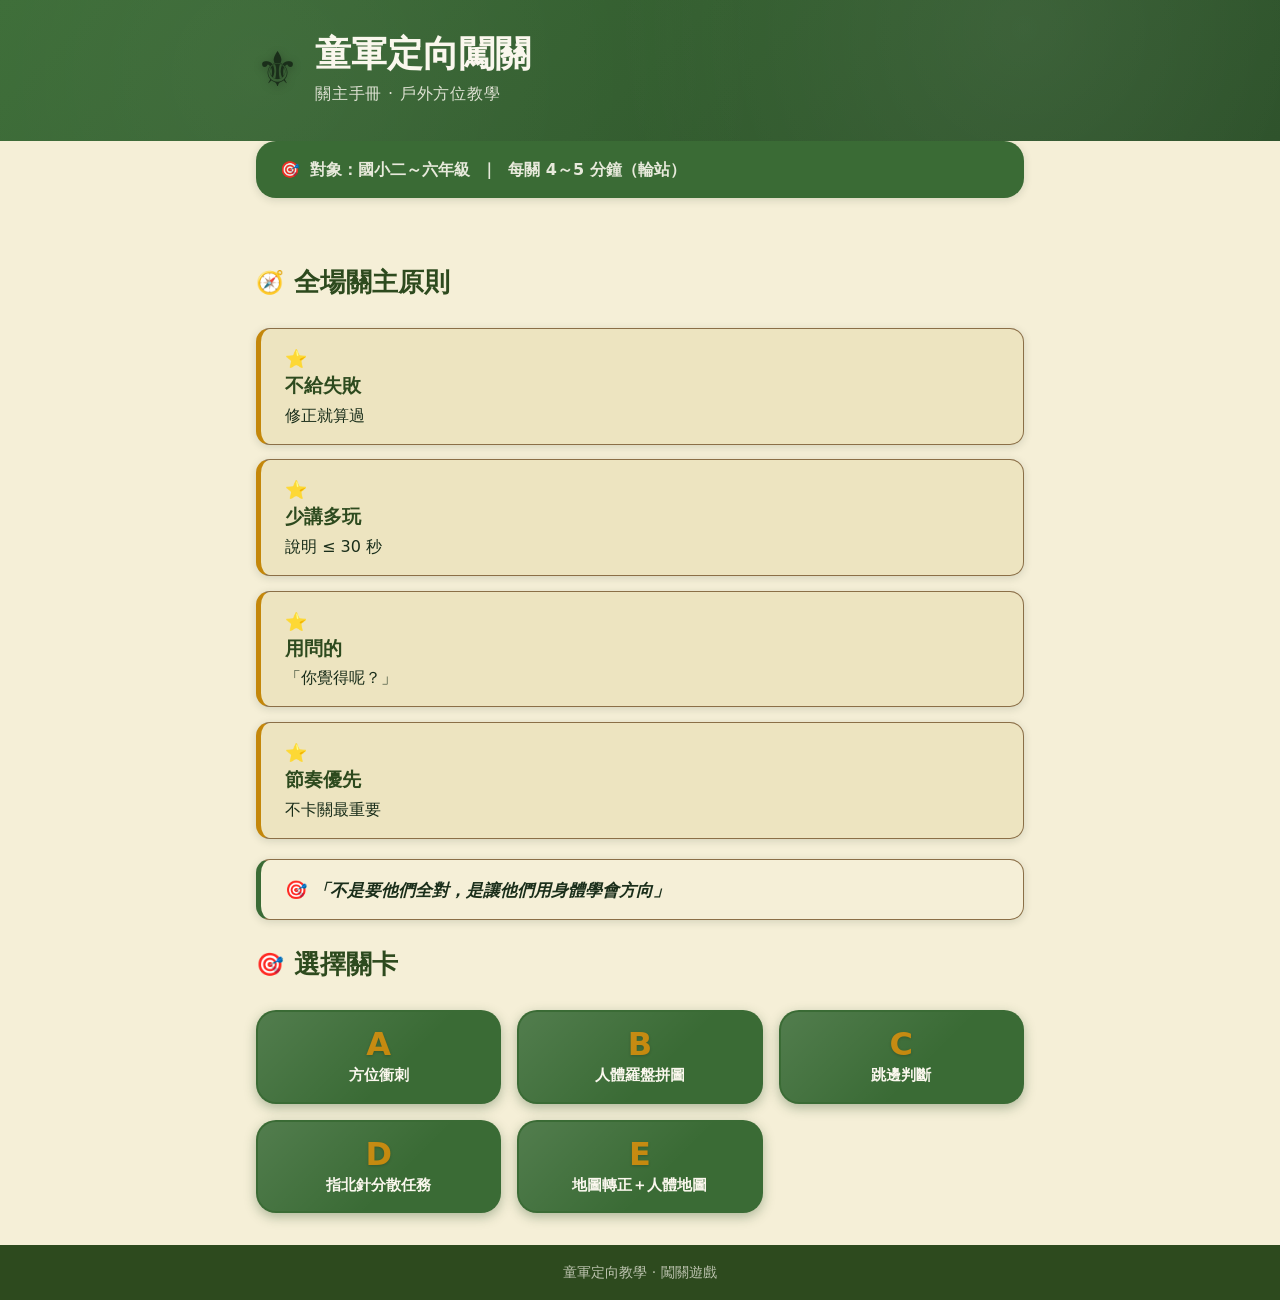
==== index.html @ 74ac6048 "feat: add scout orienteering station game site - Homepage with global station master principles and " ====
<!DOCTYPE html>
<html lang="zh-Hant">
<head>
  <meta charset="UTF-8">
  <meta name="viewport" content="width=device-width, initial-scale=1.0, viewport-fit=cover">
  <meta name="theme-color" content="#3A6B35">
  <meta name="mobile-web-app-capable" content="yes">
  <meta name="apple-mobile-web-app-capable" content="yes">
  <meta name="apple-mobile-web-app-status-bar-style" content="black-translucent">
  <meta name="apple-mobile-web-app-title" content="童軍闖關">
  <title>童軍定向闖關 · 關主手冊</title>
  <link rel="stylesheet" href="css/style.css">
</head>
<body>

  <header class="site-header">
    <div class="container">
      <div class="header-top">
        <span class="header-emblem">⚜️</span>
        <div>
          <h1>童軍定向闖關</h1>
          <p class="site-subtitle">關主手冊 · 戶外方位教學</p>
        </div>
      </div>
    </div>
  </header>

  <main>
    <div class="container">

      <div class="overview-banner">
        <span>🎯</span>
        <span>對象：國小二～六年級 &nbsp;｜&nbsp; 每關 4～5 分鐘（輪站）</span>
      </div>

      <!-- 全場關主原則 -->
      <section class="principles-section">
        <h2>全場關主原則</h2>
        <ul class="principles-list">
          <li class="principle-item">
            <span class="principle-star">⭐</span>
            <strong>不給失敗</strong>
            <span class="principle-note">修正就算過</span>
          </li>
          <li class="principle-item">
            <span class="principle-star">⭐</span>
            <strong>少講多玩</strong>
            <span class="principle-note">說明 ≤ 30 秒</span>
          </li>
          <li class="principle-item">
            <span class="principle-star">⭐</span>
            <strong>用問的</strong>
            <span class="principle-note">「你覺得呢？」</span>
          </li>
          <li class="principle-item">
            <span class="principle-star">⭐</span>
            <strong>節奏優先</strong>
            <span class="principle-note">不卡關最重要</span>
          </li>
        </ul>

        <div class="principle-item" style="margin-top:1rem; border-left-color: var(--color-primary); background: var(--color-bg);">
          <span>🎯</span>
          <span class="principle-note" style="font-weight:700; font-style:italic; font-size:1.05rem;">「不是要他們全對，是讓他們用身體學會方向」</span>
        </div>
      </section>

      <!-- 選擇關卡 -->
      <section class="stations-section">
        <h2>選擇關卡</h2>
        <nav class="station-grid" aria-label="關卡導覽">
          <a href="station-a.html" class="station-btn" aria-label="A關：方位衝刺">
            <span class="station-letter">A</span>
            <span class="station-name">方位衝刺</span>
          </a>
          <a href="station-b.html" class="station-btn" aria-label="B關：人體羅盤拼圖">
            <span class="station-letter">B</span>
            <span class="station-name">人體羅盤拼圖</span>
          </a>
          <a href="station-c.html" class="station-btn" aria-label="C關：跳邊判斷">
            <span class="station-letter">C</span>
            <span class="station-name">跳邊判斷</span>
          </a>
          <a href="station-d.html" class="station-btn" aria-label="D關：指北針分散任務">
            <span class="station-letter">D</span>
            <span class="station-name">指北針分散任務</span>
          </a>
          <a href="station-e.html" class="station-btn" aria-label="E關：地圖轉正＋人體地圖">
            <span class="station-letter">E</span>
            <span class="station-name">地圖轉正＋人體地圖</span>
          </a>
        </nav>
      </section>

    </div>
  </main>

  <footer class="site-footer">
    <p>童軍定向教學 · 闖關遊戲</p>
  </footer>

</body>
</html>
---- css/style.css ----
/* === 1. CSS Custom Properties === */
:root {
  --color-bg:            #F5EFD7;
  --color-surface:       #EDE4C0;
  --color-surface-deep:  #C8B878;
  --color-text:          #1A2E1A;
  --color-heading:       #2D4A1E;
  --color-primary:       #3A6B35;
  --color-primary-dark:  #2A4F27;
  --color-primary-text:  #FAF7ED;
  --color-accent:        #C4870A;
  --color-border:        #8B6F47;
  --color-secondary:     #8B6F47;
  --color-secondary-text:#FAF7ED;
  --color-pass-bg:       #D4E6C3;
  --color-key-bg:        #FFF3CD;
  --color-key-border:    #D4870A;

  --font-base: system-ui, -apple-system, 'Segoe UI', sans-serif;

  --radius-sm:  0.5rem;
  --radius-md:  0.875rem;
  --radius-lg:  1.25rem;

  --space-xs:  0.375rem;
  --space-sm:  0.625rem;
  --space-md:  1rem;
  --space-lg:  1.5rem;
  --space-xl:  2rem;

  --shadow-card: 0 2px 8px rgba(26,46,26,0.15);
  --touch-min:   3rem;
  --touch-nav:   4.5rem;
}

/* === 2. Reset & Base === */
*, *::before, *::after {
  box-sizing: border-box;
  margin: 0;
  padding: 0;
}

html {
  scroll-behavior: smooth;
  -webkit-text-size-adjust: 100%;
}

body {
  font-family: var(--font-base);
  font-size: 1.125rem;
  line-height: 1.6;
  color: var(--color-text);
  background-color: var(--color-bg);
  text-rendering: optimizeLegibility;
  -webkit-font-smoothing: antialiased;
  min-height: 100dvh;
  display: flex;
  flex-direction: column;
}

main {
  flex: 1;
}

ul, ol {
  padding-left: 1.25em;
}

li {
  margin-bottom: 0.25em;
}

a {
  color: var(--color-primary);
  text-decoration: none;
}

/* === 3. Typography === */
h1 {
  font-size: clamp(1.6rem, 5vw, 2.25rem);
  font-weight: 800;
  color: var(--color-primary-text);
  line-height: 1.2;
}

h2 {
  font-size: clamp(1.25rem, 4vw, 1.625rem);
  font-weight: 700;
  color: var(--color-heading);
  margin-bottom: var(--space-md);
}

h3 {
  font-size: 1.125rem;
  font-weight: 700;
  color: var(--color-heading);
  margin-bottom: var(--space-sm);
  padding-bottom: var(--space-xs);
  border-bottom: 2px solid var(--color-surface-deep);
}

/* === 4. Layout === */
.container {
  width: 100%;
  max-width: 800px;
  margin-inline: auto;
  padding-inline: var(--space-md);
}

/* === 5. Site Header (homepage) === */
.site-header {
  background: linear-gradient(135deg, var(--color-primary) 0%, var(--color-primary-dark) 100%);
  padding: var(--space-xl) 0 var(--space-lg);
  position: relative;
  overflow: hidden;
}

.site-header::before {
  content: '';
  position: absolute;
  inset: 0;
  background-image:
    radial-gradient(circle at 20% 50%, rgba(255,255,255,0.05) 0%, transparent 50%),
    radial-gradient(circle at 80% 20%, rgba(255,255,255,0.07) 0%, transparent 40%);
  pointer-events: none;
}

.site-header .container {
  position: relative;
}

.header-top {
  display: flex;
  align-items: center;
  gap: var(--space-md);
  margin-bottom: var(--space-sm);
}

.header-emblem {
  font-size: 3rem;
  line-height: 1;
  filter: drop-shadow(0 2px 4px rgba(0,0,0,0.3));
}

.site-header h1 {
  color: var(--color-primary-text);
}

.site-subtitle {
  color: rgba(250,247,237,0.85);
  font-size: 1rem;
  font-weight: 500;
  letter-spacing: 0.05em;
  margin-top: var(--space-xs);
}

/* === 6. Station Header (station pages) === */
.station-header {
  background: linear-gradient(135deg, var(--color-primary) 0%, var(--color-primary-dark) 100%);
  padding: var(--space-md) 0;
  position: sticky;
  top: 0;
  z-index: 100;
  box-shadow: 0 2px 8px rgba(0,0,0,0.25);
}

.station-header .container {
  display: flex;
  align-items: center;
  gap: var(--space-md);
}

.station-title-group {
  display: flex;
  align-items: center;
  gap: var(--space-sm);
  flex: 1;
  min-width: 0;
}

.station-badge {
  background: var(--color-accent);
  color: #fff;
  border-radius: var(--radius-sm);
  padding: 0.15em 0.55em;
  font-size: 1.25rem;
  font-weight: 900;
  letter-spacing: 0.03em;
  white-space: nowrap;
  flex-shrink: 0;
}

.station-header h1 {
  font-size: clamp(1.2rem, 4vw, 1.625rem);
  white-space: nowrap;
  overflow: hidden;
  text-overflow: ellipsis;
}

/* === 7. Back Button === */
.back-btn {
  display: inline-flex;
  align-items: center;
  justify-content: center;
  min-height: var(--touch-min);
  padding: 0 var(--space-md);
  background: rgba(255,255,255,0.15);
  color: var(--color-primary-text);
  border-radius: var(--radius-md);
  font-size: 1rem;
  font-weight: 700;
  text-decoration: none;
  border: 1.5px solid rgba(255,255,255,0.3);
  transition: background 0.2s ease;
  white-space: nowrap;
  flex-shrink: 0;
}

.back-btn:hover,
.back-btn:focus-visible {
  background: rgba(255,255,255,0.25);
  outline: 2px solid var(--color-primary-text);
  outline-offset: 2px;
}

/* === 8. Principles Section === */
.principles-section {
  padding: var(--space-xl) 0 var(--space-lg);
}

.principles-section h2 {
  display: flex;
  align-items: center;
  gap: var(--space-sm);
  margin-bottom: var(--space-lg);
}

.principles-section h2::before {
  content: '🧭';
  font-size: 1.4rem;
}

.principles-list {
  list-style: none;
  padding: 0;
  display: flex;
  flex-direction: column;
  gap: var(--space-sm);
}

.principle-item {
  background: var(--color-surface);
  border: 1.5px solid var(--color-border);
  border-left: 5px solid var(--color-accent);
  border-radius: var(--radius-md);
  padding: var(--space-md) var(--space-lg);
  font-size: 1.125rem;
  font-weight: 600;
  line-height: 1.5;
  box-shadow: var(--shadow-card);
}

.principle-item strong {
  color: var(--color-heading);
  display: block;
  font-size: 1.2rem;
}

.principle-item .principle-note {
  color: var(--color-text);
  font-weight: 500;
  font-size: 1rem;
  margin-top: 0.1em;
}

.principle-star {
  color: var(--color-accent);
}

/* === 9. Station Navigation Buttons === */
.stations-section {
  padding-bottom: var(--space-xl);
}

.stations-section h2 {
  display: flex;
  align-items: center;
  gap: var(--space-sm);
  margin-bottom: var(--space-lg);
}

.stations-section h2::before {
  content: '🎯';
  font-size: 1.4rem;
}

.station-grid {
  display: grid;
  grid-template-columns: 1fr 1fr;
  gap: var(--space-md);
}

.station-btn {
  display: flex;
  flex-direction: column;
  align-items: center;
  justify-content: center;
  gap: var(--space-xs);
  min-height: var(--touch-nav);
  padding: var(--space-md);
  background: var(--color-primary);
  color: var(--color-primary-text);
  border-radius: var(--radius-lg);
  text-decoration: none;
  font-weight: 700;
  box-shadow: 0 4px 12px rgba(42,79,39,0.35);
  transition: background 0.2s ease, transform 0.1s ease, box-shadow 0.2s ease;
  border: 2px solid transparent;
  position: relative;
  overflow: hidden;
}

.station-btn::before {
  content: '';
  position: absolute;
  inset: 0;
  background: linear-gradient(135deg, rgba(255,255,255,0.12) 0%, transparent 60%);
  pointer-events: none;
}

.station-btn:last-child:nth-child(odd) {
  grid-column: 1 / -1;
  max-width: calc(50% - var(--space-sm) / 2);
  margin-inline: auto;
}

.station-btn:hover,
.station-btn:focus-visible {
  background: var(--color-primary-dark);
  transform: translateY(-2px);
  box-shadow: 0 6px 16px rgba(42,79,39,0.45);
  outline: 3px solid var(--color-accent);
  outline-offset: 2px;
}

.station-btn:active {
  transform: translateY(0);
  box-shadow: 0 2px 6px rgba(42,79,39,0.3);
}

.station-letter {
  font-size: 2rem;
  font-weight: 900;
  line-height: 1;
  color: var(--color-accent);
  text-shadow: 0 1px 3px rgba(0,0,0,0.2);
}

.station-name {
  font-size: 0.95rem;
  text-align: center;
  line-height: 1.3;
  color: var(--color-primary-text);
}

/* === 10. Content Cards (station pages) === */
.content-cards {
  padding: var(--space-lg) 0 var(--space-xl);
  display: flex;
  flex-direction: column;
  gap: var(--space-lg);
}

.content-card {
  background: var(--color-surface);
  border: 1.5px solid var(--color-border);
  border-radius: var(--radius-lg);
  box-shadow: var(--shadow-card);
  overflow: hidden;
}

.card-header {
  background: var(--color-surface-deep);
  display: flex;
  align-items: center;
  gap: var(--space-sm);
  padding: var(--space-md) var(--space-lg);
  border-bottom: 1.5px solid var(--color-border);
}

.card-icon {
  font-size: 1.5rem;
  line-height: 1;
}

.card-header h2 {
  font-size: 1.375rem;
  font-weight: 800;
  color: var(--color-heading);
  margin: 0;
}

.card-body {
  padding: var(--space-lg);
}

/* === 11. Prep List === */
.prep-list {
  list-style: none;
  padding: 0;
  display: flex;
  flex-direction: column;
  gap: var(--space-sm);
}

.prep-list li {
  display: flex;
  align-items: flex-start;
  gap: var(--space-sm);
  padding: var(--space-sm) var(--space-md);
  background: var(--color-bg);
  border: 1px solid var(--color-border);
  border-radius: var(--radius-md);
  font-size: 1.0625rem;
  font-weight: 500;
  margin: 0;
}

.prep-list li::before {
  content: '•';
  color: var(--color-primary);
  font-weight: 900;
  font-size: 1.25rem;
  line-height: 1.3;
  flex-shrink: 0;
}

/* === 12. Teaching Blocks === */
.teaching-block {
  margin-bottom: var(--space-lg);
}

.teaching-block:last-child {
  margin-bottom: 0;
}

/* Opening spiel */
.spiel {
  background: var(--color-bg);
  border-left: 5px solid var(--color-primary);
  border-radius: 0 var(--radius-md) var(--radius-md) 0;
  padding: var(--space-md) var(--space-lg);
  font-size: 1.25rem;
  font-weight: 700;
  color: var(--color-heading);
  font-style: normal;
  margin: 0;
  line-height: 1.5;
}

/* Gameplay steps */
.gameplay-steps {
  padding-left: 1.5em;
  display: flex;
  flex-direction: column;
  gap: var(--space-xs);
}

.gameplay-steps li {
  font-size: 1.0625rem;
  font-weight: 500;
  margin: 0;
  padding: 0.2em 0;
}

/* Key points */
.key-list {
  list-style: none;
  padding: 0;
  display: flex;
  flex-direction: column;
  gap: var(--space-xs);
}

.key-list li {
  background: var(--color-key-bg);
  border-left: 4px solid var(--color-key-border);
  border-radius: 0 var(--radius-sm) var(--radius-sm) 0;
  padding: var(--space-sm) var(--space-md);
  font-size: 1.0625rem;
  font-weight: 600;
  margin: 0;
}

/* Guidance questions */
.guidance-list {
  list-style: none;
  padding: 0;
  display: flex;
  flex-direction: column;
  gap: var(--space-xs);
}

.guidance-list li {
  display: flex;
  align-items: flex-start;
  gap: var(--space-sm);
  font-size: 1.0625rem;
  font-style: italic;
  color: var(--color-heading);
  font-weight: 600;
  margin: 0;
  padding: 0.2em 0;
}

.guidance-list li::before {
  content: '❓';
  font-style: normal;
  flex-shrink: 0;
  line-height: 1.5;
}

/* === 13. Pass Condition === */
.pass-condition {
  display: flex;
  align-items: center;
  gap: var(--space-md);
  background: var(--color-pass-bg);
  border: 2.5px solid var(--color-primary);
  border-radius: var(--radius-md);
  padding: var(--space-md) var(--space-lg);
  margin-top: var(--space-lg);
  cursor: pointer;
  transition: background 0.2s ease, border-color 0.2s ease, opacity 0.2s ease;
  user-select: none;
  -webkit-tap-highlight-color: transparent;
  min-height: var(--touch-min);
  position: relative;
}

.pass-condition:hover {
  background: #c2ddb3;
}

.pass-condition:focus-visible {
  outline: 3px solid var(--color-primary);
  outline-offset: 2px;
}

.pass-condition.is-done {
  background: var(--color-surface-deep);
  border-color: var(--color-border);
  opacity: 0.75;
}

.pass-condition.is-done .pass-text strong {
  text-decoration: line-through;
}

.pass-icon {
  font-size: 1.75rem;
  line-height: 1;
  flex-shrink: 0;
  transition: transform 0.2s ease;
}

.pass-condition.is-done .pass-icon {
  transform: scale(0.8);
}

.pass-text strong {
  display: block;
  font-size: 1.125rem;
  color: var(--color-primary);
  font-weight: 800;
}

.pass-text p {
  font-size: 1.125rem;
  font-weight: 700;
  color: var(--color-heading);
  margin: 0;
}

.pass-done-label {
  position: absolute;
  right: var(--space-md);
  top: 50%;
  transform: translateY(-50%);
  background: var(--color-primary);
  color: var(--color-primary-text);
  border-radius: var(--radius-sm);
  padding: 0.2em 0.6em;
  font-size: 0.875rem;
  font-weight: 700;
  opacity: 0;
  transition: opacity 0.2s ease;
  pointer-events: none;
}

.pass-condition.is-done .pass-done-label {
  opacity: 1;
}

/* === 14. Topic Dividers === */
.topic-divider {
  height: 2px;
  background: var(--color-surface-deep);
  border: none;
  border-radius: 1px;
  margin: var(--space-lg) 0;
}

/* === 15. Footer === */
.site-footer {
  background: var(--color-heading);
  color: rgba(250,247,237,0.7);
  text-align: center;
  padding: var(--space-md);
  font-size: 0.875rem;
  margin-top: auto;
}

.station-footer {
  background: var(--color-heading);
  padding: var(--space-md);
  display: flex;
  justify-content: center;
}

.station-footer .back-btn {
  background: rgba(255,255,255,0.12);
  font-size: 1.0625rem;
  padding: 0 var(--space-xl);
}

/* === 16. Overall summary banner (homepage) === */
.overview-banner {
  background: var(--color-primary);
  color: var(--color-primary-text);
  border-radius: var(--radius-lg);
  padding: var(--space-md) var(--space-lg);
  margin-bottom: var(--space-xl);
  font-size: 1rem;
  font-weight: 600;
  display: flex;
  align-items: center;
  gap: var(--space-sm);
  box-shadow: var(--shadow-card);
}

.overview-banner span {
  opacity: 0.9;
}

/* === 17. Print styles === */
@media print {
  body {
    background: #fff;
    color: #000;
    font-size: 12pt;
  }
  .site-header,
  .station-header,
  .back-btn,
  .site-footer,
  .station-footer {
    display: none;
  }
  .content-card {
    border: 1pt solid #333;
    box-shadow: none;
    break-inside: avoid;
  }
  .pass-condition {
    border: 2pt solid #333;
  }
}

/* === 18. Responsive === */
@media (min-width: 640px) {
  .station-grid {
    grid-template-columns: repeat(3, 1fr);
  }
  .station-btn:last-child:nth-child(odd) {
    grid-column: auto;
    max-width: none;
    margin-inline: 0;
  }
  .station-btn:nth-child(4):last-child,
  .station-btn:nth-child(5) {
    grid-column: auto;
  }
  /* Center the 5th button when 3-col grid */
  .station-btn:nth-child(5):last-child {
    grid-column: 2;
  }
}

@media (min-width: 960px) {
  body {
    font-size: 1.1875rem;
  }
}
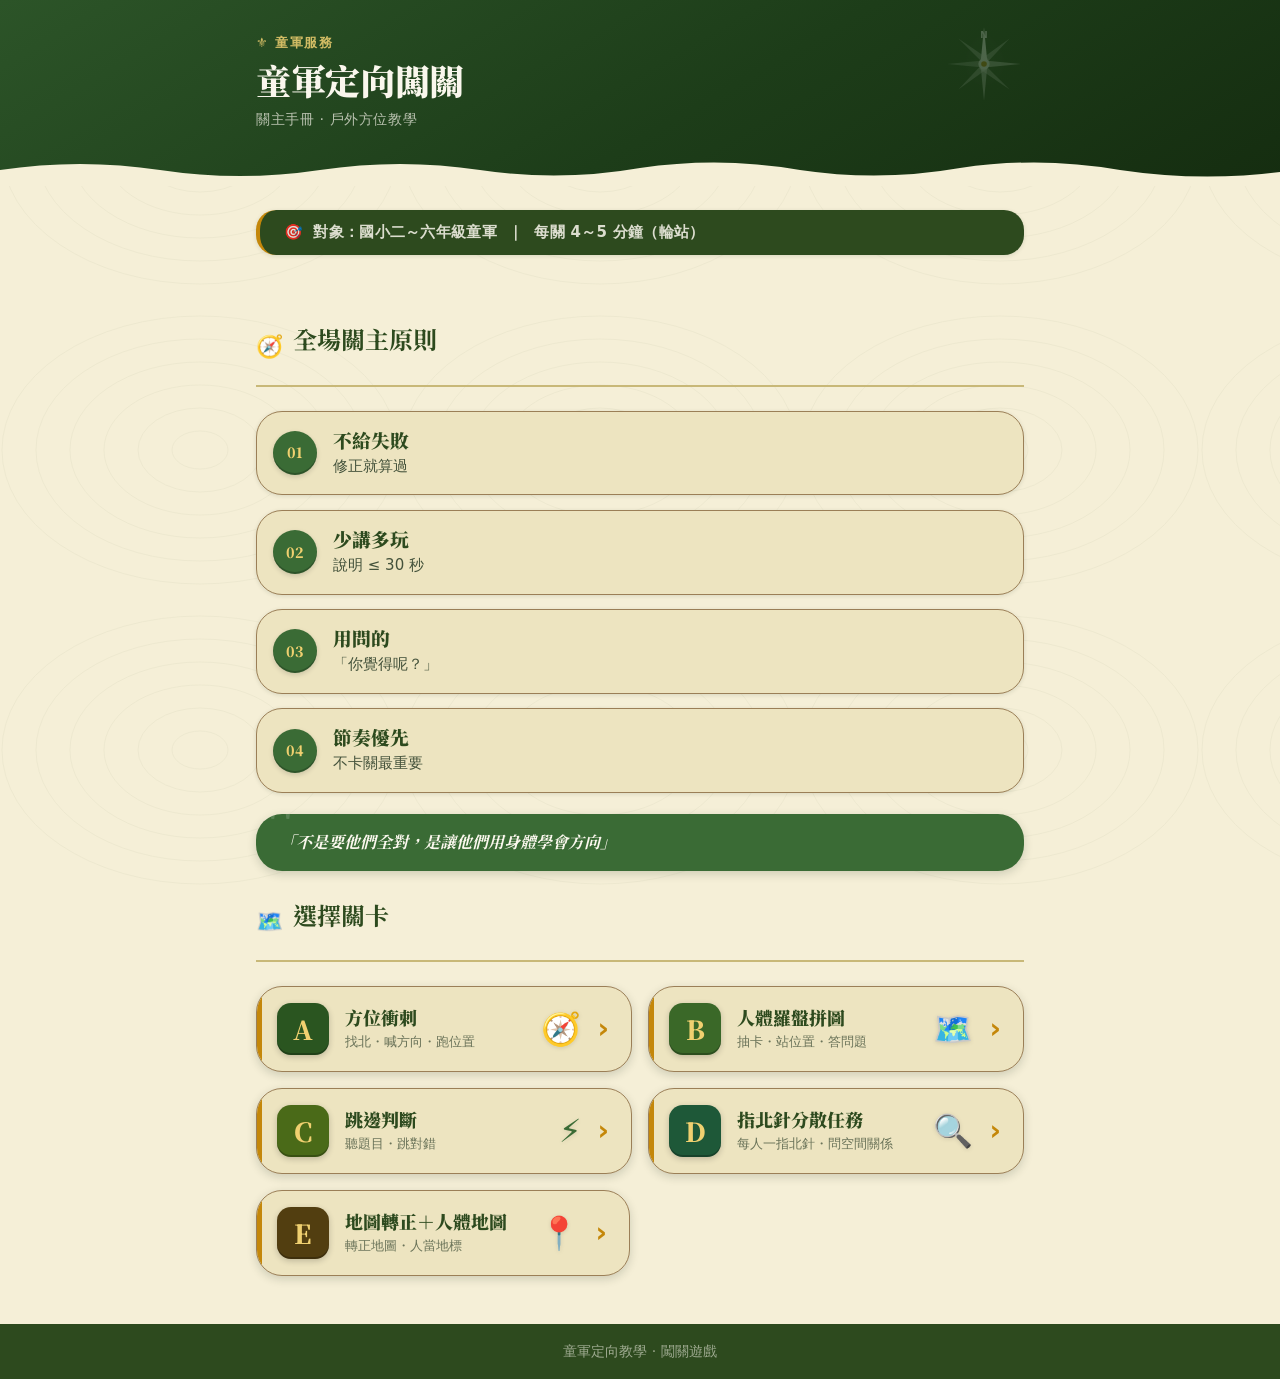
==== commit 9e818df6: "style: redesign visual identity with field-guide aesthetic - Add Noto Serif TC font for headings and" ====
--- a/index.html
+++ b/index.html
@@ -3,91 +3,169 @@
 <head>
   <meta charset="UTF-8">
   <meta name="viewport" content="width=device-width, initial-scale=1.0, viewport-fit=cover">
-  <meta name="theme-color" content="#3A6B35">
+  <meta name="theme-color" content="#2C5428">
   <meta name="mobile-web-app-capable" content="yes">
   <meta name="apple-mobile-web-app-capable" content="yes">
   <meta name="apple-mobile-web-app-status-bar-style" content="black-translucent">
   <meta name="apple-mobile-web-app-title" content="童軍闖關">
   <title>童軍定向闖關 · 關主手冊</title>
+  <link rel="preconnect" href="https://fonts.googleapis.com">
+  <link rel="preconnect" href="https://fonts.gstatic.com" crossorigin>
   <link rel="stylesheet" href="css/style.css">
 </head>
 <body>
 
+  <!-- ── Header ── -->
   <header class="site-header">
     <div class="container">
-      <div class="header-top">
-        <span class="header-emblem">⚜️</span>
-        <div>
+      <div class="header-inner">
+        <div class="header-text">
+          <p class="header-eyebrow">⚜ 童軍服務</p>
           <h1>童軍定向闖關</h1>
           <p class="site-subtitle">關主手冊 · 戶外方位教學</p>
         </div>
+
+        <!-- Compass Rose SVG -->
+        <div class="compass-rose-wrap" aria-hidden="true">
+          <svg viewBox="0 0 100 100" width="80" height="80" fill="white">
+            <!-- N/S long points -->
+            <polygon points="50,4 54,46 50,50 46,46"/>
+            <polygon points="50,96 54,54 50,50 46,54" opacity=".55"/>
+            <!-- E/W long points -->
+            <polygon points="96,50 54,46 50,50 54,54" opacity=".55"/>
+            <polygon points="4,50 46,46 50,50 46,54" opacity=".35"/>
+            <!-- NE/SW diagonal -->
+            <polygon points="82,18 56,46 50,50 54,56 18,82 44,54 50,50 46,44" opacity=".4"/>
+            <!-- NW/SE diagonal -->
+            <polygon points="18,18 46,46 50,50 44,56 82,82 54,54 50,50 56,44" opacity=".4"/>
+            <!-- Centre rings -->
+            <circle cx="50" cy="50" r="7" opacity=".9"/>
+            <circle cx="50" cy="50" r="3.5" fill="#C4870A"/>
+            <!-- N label -->
+            <text x="50" y="18" text-anchor="middle" font-size="11" font-weight="bold"
+                  font-family="system-ui, sans-serif" fill="white">N</text>
+          </svg>
+        </div>
       </div>
+    </div>
+
+    <!-- Wave edge -->
+    <div class="header-wave" aria-hidden="true">
+      <svg viewBox="0 0 1440 32" preserveAspectRatio="none" xmlns="http://www.w3.org/2000/svg">
+        <path d="M0,32 L0,16 Q90,4 180,16 Q270,28 360,16 Q450,4 540,16 Q630,28 720,14 Q810,2 900,16 Q990,28 1080,14 Q1170,2 1260,16 Q1350,28 1440,18 L1440,32 Z"
+              fill="#F5EFD7"/>
+      </svg>
     </div>
   </header>
 
   <main>
     <div class="container">
 
+      <!-- Activity overview -->
       <div class="overview-banner">
         <span>🎯</span>
-        <span>對象：國小二～六年級 &nbsp;｜&nbsp; 每關 4～5 分鐘（輪站）</span>
+        <span>對象：國小二～六年級童軍 &nbsp;｜&nbsp; 每關 4～5 分鐘（輪站）</span>
       </div>
 
-      <!-- 全場關主原則 -->
+      <!-- ── 全場關主原則 ── -->
       <section class="principles-section">
-        <h2>全場關主原則</h2>
+        <div class="section-heading">
+          <span class="section-heading-icon">🧭</span>
+          <h2>全場關主原則</h2>
+        </div>
+
         <ul class="principles-list">
           <li class="principle-item">
-            <span class="principle-star">⭐</span>
-            <strong>不給失敗</strong>
-            <span class="principle-note">修正就算過</span>
+            <span class="principle-num">01</span>
+            <div class="principle-body">
+              <strong class="principle-title">不給失敗</strong>
+              <span class="principle-note">修正就算過</span>
+            </div>
           </li>
           <li class="principle-item">
-            <span class="principle-star">⭐</span>
-            <strong>少講多玩</strong>
-            <span class="principle-note">說明 ≤ 30 秒</span>
+            <span class="principle-num">02</span>
+            <div class="principle-body">
+              <strong class="principle-title">少講多玩</strong>
+              <span class="principle-note">說明 ≤ 30 秒</span>
+            </div>
           </li>
           <li class="principle-item">
-            <span class="principle-star">⭐</span>
-            <strong>用問的</strong>
-            <span class="principle-note">「你覺得呢？」</span>
+            <span class="principle-num">03</span>
+            <div class="principle-body">
+              <strong class="principle-title">用問的</strong>
+              <span class="principle-note">「你覺得呢？」</span>
+            </div>
           </li>
           <li class="principle-item">
-            <span class="principle-star">⭐</span>
-            <strong>節奏優先</strong>
-            <span class="principle-note">不卡關最重要</span>
+            <span class="principle-num">04</span>
+            <div class="principle-body">
+              <strong class="principle-title">節奏優先</strong>
+              <span class="principle-note">不卡關最重要</span>
+            </div>
           </li>
         </ul>
 
-        <div class="principle-item" style="margin-top:1rem; border-left-color: var(--color-primary); background: var(--color-bg);">
-          <span>🎯</span>
-          <span class="principle-note" style="font-weight:700; font-style:italic; font-size:1.05rem;">「不是要他們全對，是讓他們用身體學會方向」</span>
+        <div class="spirit-quote">
+          <p>「不是要他們全對，是讓他們用身體學會方向」</p>
         </div>
       </section>
 
-      <!-- 選擇關卡 -->
+      <!-- ── 選擇關卡 ── -->
       <section class="stations-section">
-        <h2>選擇關卡</h2>
+        <div class="section-heading">
+          <span class="section-heading-icon">🗺️</span>
+          <h2>選擇關卡</h2>
+        </div>
+
         <nav class="station-grid" aria-label="關卡導覽">
-          <a href="station-a.html" class="station-btn" aria-label="A關：方位衝刺">
-            <span class="station-letter">A</span>
-            <span class="station-name">方位衝刺</span>
+          <a href="station-a.html" class="station-card" aria-label="A關：方位衝刺">
+            <span class="station-card-badge badge-a">A</span>
+            <div class="station-card-info">
+              <span class="station-card-name">方位衝刺</span>
+              <span class="station-card-sub">找北・喊方向・跑位置</span>
+            </div>
+            <span class="station-card-emoji">🧭</span>
+            <span class="station-card-arrow">›</span>
           </a>
-          <a href="station-b.html" class="station-btn" aria-label="B關：人體羅盤拼圖">
-            <span class="station-letter">B</span>
-            <span class="station-name">人體羅盤拼圖</span>
+
+          <a href="station-b.html" class="station-card" aria-label="B關：人體羅盤拼圖">
+            <span class="station-card-badge badge-b">B</span>
+            <div class="station-card-info">
+              <span class="station-card-name">人體羅盤拼圖</span>
+              <span class="station-card-sub">抽卡・站位置・答問題</span>
+            </div>
+            <span class="station-card-emoji">🗺️</span>
+            <span class="station-card-arrow">›</span>
           </a>
-          <a href="station-c.html" class="station-btn" aria-label="C關：跳邊判斷">
-            <span class="station-letter">C</span>
-            <span class="station-name">跳邊判斷</span>
+
+          <a href="station-c.html" class="station-card" aria-label="C關：跳邊判斷">
+            <span class="station-card-badge badge-c">C</span>
+            <div class="station-card-info">
+              <span class="station-card-name">跳邊判斷</span>
+              <span class="station-card-sub">聽題目・跳對錯</span>
+            </div>
+            <span class="station-card-emoji">⚡</span>
+            <span class="station-card-arrow">›</span>
           </a>
-          <a href="station-d.html" class="station-btn" aria-label="D關：指北針分散任務">
-            <span class="station-letter">D</span>
-            <span class="station-name">指北針分散任務</span>
+
+          <a href="station-d.html" class="station-card" aria-label="D關：指北針分散任務">
+            <span class="station-card-badge badge-d">D</span>
+            <div class="station-card-info">
+              <span class="station-card-name">指北針分散任務</span>
+              <span class="station-card-sub">每人一指北針・問空間關係</span>
+            </div>
+            <span class="station-card-emoji">🔍</span>
+            <span class="station-card-arrow">›</span>
           </a>
-          <a href="station-e.html" class="station-btn" aria-label="E關：地圖轉正＋人體地圖">
-            <span class="station-letter">E</span>
-            <span class="station-name">地圖轉正＋人體地圖</span>
+
+          <a href="station-e.html" class="station-card" aria-label="E關：地圖轉正＋人體地圖">
+            <span class="station-card-badge badge-e">E</span>
+            <div class="station-card-info">
+              <span class="station-card-name">地圖轉正＋人體地圖</span>
+              <span class="station-card-sub">轉正地圖・人當地標</span>
+            </div>
+            <span class="station-card-emoji">📍</span>
+            <span class="station-card-arrow">›</span>
           </a>
         </nav>
       </section>
--- a/css/style.css
+++ b/css/style.css
@@ -1,5 +1,10 @@
-/* === 1. CSS Custom Properties === */
+@import url('https://fonts.googleapis.com/css2?family=Noto+Serif+TC:wght@600;700;900&display=swap');
+
+/* ============================================================
+   CSS Custom Properties
+   ============================================================ */
 :root {
+  /* Scout colour palette */
   --color-bg:            #F5EFD7;
   --color-surface:       #EDE4C0;
   --color-surface-deep:  #C8B878;
@@ -9,46 +14,58 @@
   --color-primary-dark:  #2A4F27;
   --color-primary-text:  #FAF7ED;
   --color-accent:        #C4870A;
-  --color-border:        #8B6F47;
-  --color-secondary:     #8B6F47;
-  --color-secondary-text:#FAF7ED;
+  --color-accent-light:  #F0D070;
+  --color-border:        #9B7F57;
   --color-pass-bg:       #D4E6C3;
-  --color-key-bg:        #FFF3CD;
-  --color-key-border:    #D4870A;
-
-  --font-base: system-ui, -apple-system, 'Segoe UI', sans-serif;
-
+  --color-key-bg:        #FEF4D4;
+  --color-key-border:    #C4870A;
+
+  /* Per-station badge shades (all in green family) */
+  --badge-a: #2A5520;
+  --badge-b: #3A6828;
+  --badge-c: #4A6A18;
+  --badge-d: #1E5838;
+  --badge-e: #523E10;
+
+  /* Fonts */
+  --font-serif: 'Noto Serif TC', 'Songti SC', 'SimSun', Georgia, serif;
+  --font-sans:  system-ui, -apple-system, 'Segoe UI', sans-serif;
+
+  /* Spacing */
+  --space-xs:   0.375rem;
+  --space-sm:   0.625rem;
+  --space-md:   1rem;
+  --space-lg:   1.5rem;
+  --space-xl:   2rem;
+  --space-xxl:  3rem;
+
+  /* Radius */
   --radius-sm:  0.5rem;
   --radius-md:  0.875rem;
   --radius-lg:  1.25rem;
-
-  --space-xs:  0.375rem;
-  --space-sm:  0.625rem;
-  --space-md:  1rem;
-  --space-lg:  1.5rem;
-  --space-xl:  2rem;
-
-  --shadow-card: 0 2px 8px rgba(26,46,26,0.15);
-  --touch-min:   3rem;
-  --touch-nav:   4.5rem;
-}
-
-/* === 2. Reset & Base === */
-*, *::before, *::after {
-  box-sizing: border-box;
-  margin: 0;
-  padding: 0;
-}
-
-html {
-  scroll-behavior: smooth;
-  -webkit-text-size-adjust: 100%;
-}
+  --radius-xl:  1.625rem;
+
+  /* Shadows */
+  --shadow-sm:   0 1px 4px rgba(26,46,26,0.13);
+  --shadow-card: 0 3px 10px rgba(26,46,26,0.18);
+  --shadow-lg:   0 6px 20px rgba(26,46,26,0.28);
+
+  /* Touch targets */
+  --touch-min: 3rem;     /* 48px */
+  --touch-lg:  5rem;     /* 80px */
+}
+
+
+/* ============================================================
+   Reset & Base
+   ============================================================ */
+*, *::before, *::after { box-sizing: border-box; margin: 0; padding: 0; }
+html { scroll-behavior: smooth; -webkit-text-size-adjust: 100%; }
 
 body {
-  font-family: var(--font-base);
+  font-family: var(--font-sans);
   font-size: 1.125rem;
-  line-height: 1.6;
+  line-height: 1.65;
   color: var(--color-text);
   background-color: var(--color-bg);
   text-rendering: optimizeLegibility;
@@ -56,50 +73,63 @@
   min-height: 100dvh;
   display: flex;
   flex-direction: column;
-}
-
-main {
-  flex: 1;
-}
-
-ul, ol {
-  padding-left: 1.25em;
-}
-
-li {
-  margin-bottom: 0.25em;
-}
-
-a {
-  color: var(--color-primary);
-  text-decoration: none;
-}
-
-/* === 3. Typography === */
+  position: relative;
+}
+
+/* Topographic contour-line texture */
+body::before {
+  content: '';
+  position: fixed;
+  inset: 0;
+  z-index: 0;
+  pointer-events: none;
+  background-image: url("data:image/svg+xml,%3Csvg xmlns='http://www.w3.org/2000/svg' width='400' height='300'%3E%3Cg fill='none' stroke='%232D4A1E' stroke-width='0.75'%3E%3Cellipse cx='200' cy='150' rx='28' ry='19'/%3E%3Cellipse cx='200' cy='150' rx='62' ry='42'/%3E%3Cellipse cx='200' cy='150' rx='96' ry='65'/%3E%3Cellipse cx='200' cy='150' rx='130' ry='88'/%3E%3Cellipse cx='200' cy='150' rx='164' ry='111'/%3E%3Cellipse cx='200' cy='150' rx='198' ry='134'/%3E%3C/g%3E%3C/svg%3E");
+  background-size: 400px 300px;
+  background-repeat: repeat;
+  opacity: 0.052;
+}
+
+main   { flex: 1; position: relative; z-index: 1; }
+footer { position: relative; z-index: 1; }
+header { position: relative; z-index: 10; }
+
+ul, ol { padding-left: 1.25em; }
+li { margin-bottom: 0.25em; }
+a  { color: var(--color-primary); text-decoration: none; }
+button { cursor: pointer; border: none; background: none; font-family: inherit; }
+
+
+/* ============================================================
+   Typography
+   ============================================================ */
 h1 {
-  font-size: clamp(1.6rem, 5vw, 2.25rem);
-  font-weight: 800;
+  font-family: var(--font-serif);
+  font-size: clamp(1.55rem, 5vw, 2.2rem);
+  font-weight: 900;
   color: var(--color-primary-text);
   line-height: 1.2;
+  letter-spacing: -0.01em;
 }
 
 h2 {
-  font-size: clamp(1.25rem, 4vw, 1.625rem);
+  font-family: var(--font-serif);
+  font-size: clamp(1.2rem, 4vw, 1.5rem);
   font-weight: 700;
   color: var(--color-heading);
   margin-bottom: var(--space-md);
 }
 
 h3 {
-  font-size: 1.125rem;
+  font-family: var(--font-sans);
+  font-size: 1rem;
   font-weight: 700;
   color: var(--color-heading);
-  margin-bottom: var(--space-sm);
-  padding-bottom: var(--space-xs);
-  border-bottom: 2px solid var(--color-surface-deep);
-}
-
-/* === 4. Layout === */
+}
+
+
+/* ============================================================
+   Layout
+   ============================================================ */
 .container {
   width: 100%;
   max-width: 800px;
@@ -107,39 +137,37 @@
   padding-inline: var(--space-md);
 }
 
-/* === 5. Site Header (homepage) === */
+
+/* ============================================================
+   Site Header — Homepage
+   ============================================================ */
 .site-header {
-  background: linear-gradient(135deg, var(--color-primary) 0%, var(--color-primary-dark) 100%);
-  padding: var(--space-xl) 0 var(--space-lg);
+  background: linear-gradient(150deg, #2C5428 0%, #1D3D19 55%, #152D10 100%);
+  padding-top: var(--space-xl);
+  overflow: hidden;
   position: relative;
-  overflow: hidden;
-}
-
-.site-header::before {
-  content: '';
-  position: absolute;
-  inset: 0;
-  background-image:
-    radial-gradient(circle at 20% 50%, rgba(255,255,255,0.05) 0%, transparent 50%),
-    radial-gradient(circle at 80% 20%, rgba(255,255,255,0.07) 0%, transparent 40%);
-  pointer-events: none;
-}
-
-.site-header .container {
-  position: relative;
-}
-
-.header-top {
-  display: flex;
-  align-items: center;
+}
+
+.site-header .container { position: relative; z-index: 1; }
+
+.header-inner {
+  display: flex;
+  align-items: flex-start;
+  justify-content: space-between;
   gap: var(--space-md);
-  margin-bottom: var(--space-sm);
-}
-
-.header-emblem {
-  font-size: 3rem;
-  line-height: 1;
-  filter: drop-shadow(0 2px 4px rgba(0,0,0,0.3));
+  padding-bottom: var(--space-lg);
+}
+
+.header-text { flex: 1; min-width: 0; }
+
+.header-eyebrow {
+  font-size: 0.8125rem;
+  font-weight: 600;
+  letter-spacing: 0.12em;
+  text-transform: uppercase;
+  color: var(--color-accent-light);
+  opacity: 0.85;
+  margin-bottom: var(--space-xs);
 }
 
 .site-header h1 {
@@ -147,21 +175,45 @@
 }
 
 .site-subtitle {
-  color: rgba(250,247,237,0.85);
-  font-size: 1rem;
+  color: rgba(250,247,237,0.7);
+  font-size: 0.9rem;
   font-weight: 500;
-  letter-spacing: 0.05em;
+  letter-spacing: 0.04em;
   margin-top: var(--space-xs);
 }
 
-/* === 6. Station Header (station pages) === */
+/* Compass rose decoration */
+.compass-rose-wrap {
+  flex-shrink: 0;
+  opacity: 0.22;
+  margin-top: -0.5rem;
+  filter: drop-shadow(0 0 10px rgba(255,255,255,0.15));
+}
+
+/* Wave edge between header and body */
+.header-wave {
+  display: block;
+  line-height: 0;
+  margin-top: -1px;
+}
+
+.header-wave svg {
+  width: 100%;
+  height: 32px;
+  display: block;
+}
+
+
+/* ============================================================
+   Station Header — Station Pages
+   ============================================================ */
 .station-header {
-  background: linear-gradient(135deg, var(--color-primary) 0%, var(--color-primary-dark) 100%);
-  padding: var(--space-md) 0;
+  background: linear-gradient(150deg, #2C5428 0%, #1D3D19 100%);
+  padding: var(--space-sm) 0;
   position: sticky;
   top: 0;
   z-index: 100;
-  box-shadow: 0 2px 8px rgba(0,0,0,0.25);
+  box-shadow: 0 3px 14px rgba(0,0,0,0.32);
 }
 
 .station-header .container {
@@ -182,62 +234,95 @@
   background: var(--color-accent);
   color: #fff;
   border-radius: var(--radius-sm);
-  padding: 0.15em 0.55em;
-  font-size: 1.25rem;
+  padding: 0.15em 0.6em;
+  font-family: var(--font-serif);
+  font-size: 1.0625rem;
   font-weight: 900;
-  letter-spacing: 0.03em;
+  letter-spacing: 0.06em;
   white-space: nowrap;
   flex-shrink: 0;
+  box-shadow: 0 2px 6px rgba(0,0,0,0.22);
 }
 
 .station-header h1 {
-  font-size: clamp(1.2rem, 4vw, 1.625rem);
+  font-size: clamp(1.1rem, 4vw, 1.45rem);
   white-space: nowrap;
   overflow: hidden;
   text-overflow: ellipsis;
 }
 
-/* === 7. Back Button === */
+
+/* ============================================================
+   Back Button
+   ============================================================ */
 .back-btn {
   display: inline-flex;
   align-items: center;
   justify-content: center;
   min-height: var(--touch-min);
   padding: 0 var(--space-md);
-  background: rgba(255,255,255,0.15);
+  background: rgba(255,255,255,0.11);
   color: var(--color-primary-text);
   border-radius: var(--radius-md);
-  font-size: 1rem;
+  font-size: 0.9375rem;
   font-weight: 700;
   text-decoration: none;
-  border: 1.5px solid rgba(255,255,255,0.3);
+  border: 1.5px solid rgba(255,255,255,0.22);
   transition: background 0.2s ease;
   white-space: nowrap;
   flex-shrink: 0;
 }
 
-.back-btn:hover,
-.back-btn:focus-visible {
-  background: rgba(255,255,255,0.25);
+.back-btn:hover, .back-btn:focus-visible {
+  background: rgba(255,255,255,0.2);
   outline: 2px solid var(--color-primary-text);
   outline-offset: 2px;
 }
 
-/* === 8. Principles Section === */
+
+/* ============================================================
+   Overview Banner — Homepage
+   ============================================================ */
+.overview-banner {
+  background: var(--color-heading);
+  color: rgba(250,247,237,0.85);
+  border-radius: var(--radius-lg);
+  padding: var(--space-sm) var(--space-lg);
+  margin: var(--space-lg) 0 var(--space-xl);
+  font-size: 0.9375rem;
+  font-weight: 600;
+  display: flex;
+  align-items: center;
+  gap: var(--space-sm);
+  letter-spacing: 0.02em;
+  box-shadow: var(--shadow-sm);
+  border-left: 4px solid var(--color-accent);
+}
+
+
+/* ============================================================
+   Section Heading
+   ============================================================ */
+.section-heading {
+  display: flex;
+  align-items: center;
+  gap: var(--space-sm);
+  margin-bottom: var(--space-lg);
+  padding-bottom: var(--space-sm);
+  border-bottom: 2px solid var(--color-surface-deep);
+}
+
+.section-heading-icon {
+  font-size: 1.375rem;
+  line-height: 1;
+}
+
+
+/* ============================================================
+   Principles Section — Homepage
+   ============================================================ */
 .principles-section {
   padding: var(--space-xl) 0 var(--space-lg);
-}
-
-.principles-section h2 {
-  display: flex;
-  align-items: center;
-  gap: var(--space-sm);
-  margin-bottom: var(--space-lg);
-}
-
-.principles-section h2::before {
-  content: '🧭';
-  font-size: 1.4rem;
 }
 
 .principles-list {
@@ -249,121 +334,234 @@
 }
 
 .principle-item {
+  display: flex;
+  align-items: center;
+  gap: var(--space-md);
   background: var(--color-surface);
   border: 1.5px solid var(--color-border);
-  border-left: 5px solid var(--color-accent);
-  border-radius: var(--radius-md);
-  padding: var(--space-md) var(--space-lg);
-  font-size: 1.125rem;
-  font-weight: 600;
-  line-height: 1.5;
-  box-shadow: var(--shadow-card);
-}
-
-.principle-item strong {
+  border-radius: var(--radius-xl);
+  padding: var(--space-md);
+  box-shadow: var(--shadow-sm);
+  /* Staggered entrance */
+  opacity: 0;
+  transform: translateY(14px);
+  animation: fadeUp 0.45s ease forwards;
+}
+.principle-item:nth-child(1) { animation-delay: 0.05s; }
+.principle-item:nth-child(2) { animation-delay: 0.13s; }
+.principle-item:nth-child(3) { animation-delay: 0.21s; }
+.principle-item:nth-child(4) { animation-delay: 0.29s; }
+
+.principle-num {
+  width: 2.75rem;
+  height: 2.75rem;
+  min-width: 2.75rem;
+  background: var(--color-primary);
+  border-radius: 50%;
+  display: flex;
+  align-items: center;
+  justify-content: center;
+  font-family: var(--font-serif);
+  font-size: 0.875rem;
+  font-weight: 900;
+  color: var(--color-accent-light);
+  box-shadow: inset 0 -2px 0 rgba(0,0,0,0.22), 0 2px 5px rgba(0,0,0,0.15);
+  letter-spacing: 0.03em;
+  flex-shrink: 0;
+}
+
+.principle-body { flex: 1; min-width: 0; }
+
+.principle-title {
+  display: block;
+  font-family: var(--font-serif);
+  font-size: 1.175rem;
+  font-weight: 900;
   color: var(--color-heading);
+  line-height: 1.25;
+}
+
+.principle-note {
   display: block;
-  font-size: 1.2rem;
-}
-
-.principle-item .principle-note {
+  font-size: 0.9375rem;
+  font-weight: 500;
   color: var(--color-text);
-  font-weight: 500;
-  font-size: 1rem;
-  margin-top: 0.1em;
-}
-
-.principle-star {
-  color: var(--color-accent);
-}
-
-/* === 9. Station Navigation Buttons === */
-.stations-section {
-  padding-bottom: var(--space-xl);
-}
-
-.stations-section h2 {
-  display: flex;
-  align-items: center;
-  gap: var(--space-sm);
-  margin-bottom: var(--space-lg);
-}
-
-.stations-section h2::before {
-  content: '🎯';
-  font-size: 1.4rem;
-}
-
-.station-grid {
-  display: grid;
-  grid-template-columns: 1fr 1fr;
+  opacity: 0.8;
+  margin-top: 0.15em;
+}
+
+/* Spirit quote */
+.spirit-quote {
+  display: flex;
+  align-items: center;
   gap: var(--space-md);
-}
-
-.station-btn {
-  display: flex;
-  flex-direction: column;
-  align-items: center;
-  justify-content: center;
-  gap: var(--space-xs);
-  min-height: var(--touch-nav);
-  padding: var(--space-md);
+  margin-top: var(--space-md);
   background: var(--color-primary);
   color: var(--color-primary-text);
-  border-radius: var(--radius-lg);
-  text-decoration: none;
-  font-weight: 700;
-  box-shadow: 0 4px 12px rgba(42,79,39,0.35);
-  transition: background 0.2s ease, transform 0.1s ease, box-shadow 0.2s ease;
-  border: 2px solid transparent;
+  border-radius: var(--radius-xl);
+  padding: var(--space-md) var(--space-lg);
   position: relative;
   overflow: hidden;
-}
-
-.station-btn::before {
+  box-shadow: var(--shadow-card);
+  opacity: 0;
+  animation: fadeUp 0.45s ease 0.38s forwards;
+}
+
+.spirit-quote::before {
+  content: '"';
+  position: absolute;
+  top: -0.35em;
+  left: 0.5rem;
+  font-size: 5rem;
+  font-family: Georgia, serif;
+  color: rgba(255,255,255,0.15);
+  line-height: 1;
+  pointer-events: none;
+  user-select: none;
+}
+
+.spirit-quote p {
+  font-family: var(--font-serif);
+  font-size: 1rem;
+  font-weight: 700;
+  font-style: italic;
+  line-height: 1.55;
+  position: relative;
+}
+
+
+/* ============================================================
+   Station Cards — Homepage
+   ============================================================ */
+.stations-section {
+  padding-bottom: var(--space-xxl);
+}
+
+.station-grid {
+  display: flex;
+  flex-direction: column;
+  gap: var(--space-sm);
+}
+
+.station-card {
+  display: flex;
+  align-items: center;
+  gap: var(--space-md);
+  min-height: var(--touch-lg);
+  padding: var(--space-md) var(--space-md) var(--space-md) var(--space-sm);
+  background: var(--color-surface);
+  border: 1.5px solid var(--color-border);
+  border-radius: var(--radius-xl);
+  text-decoration: none;
+  box-shadow: var(--shadow-card);
+  position: relative;
+  overflow: hidden;
+  transition: transform 0.15s ease, box-shadow 0.15s ease, border-color 0.15s ease;
+  /* Staggered entrance */
+  opacity: 0;
+  transform: translateX(-18px);
+  animation: slideRight 0.4s ease forwards;
+}
+
+.station-card:nth-child(1) { animation-delay: 0.08s; }
+.station-card:nth-child(2) { animation-delay: 0.15s; }
+.station-card:nth-child(3) { animation-delay: 0.22s; }
+.station-card:nth-child(4) { animation-delay: 0.29s; }
+.station-card:nth-child(5) { animation-delay: 0.36s; }
+
+/* Left accent strip */
+.station-card::before {
   content: '';
   position: absolute;
-  inset: 0;
-  background: linear-gradient(135deg, rgba(255,255,255,0.12) 0%, transparent 60%);
-  pointer-events: none;
-}
-
-.station-btn:last-child:nth-child(odd) {
-  grid-column: 1 / -1;
-  max-width: calc(50% - var(--space-sm) / 2);
-  margin-inline: auto;
-}
-
-.station-btn:hover,
-.station-btn:focus-visible {
-  background: var(--color-primary-dark);
-  transform: translateY(-2px);
-  box-shadow: 0 6px 16px rgba(42,79,39,0.45);
+  top: 0; bottom: 0; left: 0;
+  width: 5px;
+  background: var(--color-accent);
+  border-radius: var(--radius-sm) 0 0 var(--radius-sm);
+}
+
+.station-card:hover, .station-card:focus-visible {
+  transform: translateX(5px);
+  box-shadow: var(--shadow-lg);
+  border-color: var(--color-accent);
+  outline: none;
+}
+.station-card:focus-visible {
   outline: 3px solid var(--color-accent);
   outline-offset: 2px;
 }
-
-.station-btn:active {
-  transform: translateY(0);
-  box-shadow: 0 2px 6px rgba(42,79,39,0.3);
-}
-
-.station-letter {
+.station-card:active { transform: translateX(2px); }
+
+/* Letter badge */
+.station-card-badge {
+  width: 3.25rem;
+  height: 3.25rem;
+  min-width: 3.25rem;
+  border-radius: var(--radius-md);
+  display: flex;
+  align-items: center;
+  justify-content: center;
+  font-family: var(--font-serif);
+  font-size: 1.625rem;
+  font-weight: 900;
+  color: var(--color-accent-light);
+  flex-shrink: 0;
+  box-shadow: inset 0 -2px 0 rgba(0,0,0,0.25), 0 2px 6px rgba(0,0,0,0.2);
+  margin-left: var(--space-sm);
+}
+.badge-a { background: var(--badge-a); }
+.badge-b { background: var(--badge-b); }
+.badge-c { background: var(--badge-c); }
+.badge-d { background: var(--badge-d); }
+.badge-e { background: var(--badge-e); }
+
+/* Info block */
+.station-card-info {
+  flex: 1;
+  min-width: 0;
+}
+
+.station-card-name {
+  display: block;
+  font-family: var(--font-serif);
+  font-size: 1.125rem;
+  font-weight: 900;
+  color: var(--color-heading);
+  line-height: 1.25;
+}
+
+.station-card-sub {
+  display: block;
+  font-size: 0.8125rem;
+  font-weight: 500;
+  color: var(--color-text);
+  opacity: 0.62;
+  margin-top: 0.2em;
+  white-space: nowrap;
+  overflow: hidden;
+  text-overflow: ellipsis;
+}
+
+/* Icon + arrow */
+.station-card-emoji {
   font-size: 2rem;
+  line-height: 1;
+  flex-shrink: 0;
+  filter: drop-shadow(0 1px 2px rgba(0,0,0,0.12));
+}
+
+.station-card-arrow {
+  color: var(--color-accent);
+  font-size: 1.75rem;
   font-weight: 900;
   line-height: 1;
-  color: var(--color-accent);
-  text-shadow: 0 1px 3px rgba(0,0,0,0.2);
-}
-
-.station-name {
-  font-size: 0.95rem;
-  text-align: center;
-  line-height: 1.3;
-  color: var(--color-primary-text);
-}
-
-/* === 10. Content Cards (station pages) === */
+  flex-shrink: 0;
+  margin-right: var(--space-xs);
+}
+
+
+/* ============================================================
+   Content Cards — Station Pages
+   ============================================================ */
 .content-cards {
   padding: var(--space-lg) 0 var(--space-xl);
   display: flex;
@@ -374,13 +572,25 @@
 .content-card {
   background: var(--color-surface);
   border: 1.5px solid var(--color-border);
-  border-radius: var(--radius-lg);
+  border-radius: var(--radius-xl);
   box-shadow: var(--shadow-card);
   overflow: hidden;
+  position: relative;
+}
+
+/* Page-corner fold effect */
+.content-card::after {
+  content: '';
+  position: absolute;
+  top: 0; right: 0;
+  width: 26px; height: 26px;
+  background: linear-gradient(225deg, var(--color-bg) 50%, transparent 50%);
+  border-bottom-left-radius: var(--radius-sm);
+  pointer-events: none;
 }
 
 .card-header {
-  background: var(--color-surface-deep);
+  background: linear-gradient(135deg, var(--color-surface-deep) 0%, #B8A060 100%);
   display: flex;
   align-items: center;
   gap: var(--space-sm);
@@ -388,23 +598,21 @@
   border-bottom: 1.5px solid var(--color-border);
 }
 
-.card-icon {
-  font-size: 1.5rem;
-  line-height: 1;
-}
+.card-icon { font-size: 1.5rem; line-height: 1; }
 
 .card-header h2 {
-  font-size: 1.375rem;
-  font-weight: 800;
+  font-size: 1.25rem;
+  font-weight: 900;
+  margin: 0;
   color: var(--color-heading);
-  margin: 0;
-}
-
-.card-body {
-  padding: var(--space-lg);
-}
-
-/* === 11. Prep List === */
+}
+
+.card-body { padding: var(--space-lg); }
+
+
+/* ============================================================
+   Prep List
+   ============================================================ */
 .prep-list {
   list-style: none;
   padding: 0;
@@ -419,7 +627,7 @@
   gap: var(--space-sm);
   padding: var(--space-sm) var(--space-md);
   background: var(--color-bg);
-  border: 1px solid var(--color-border);
+  border: 1.5px solid var(--color-border);
   border-radius: var(--radius-md);
   font-size: 1.0625rem;
   font-weight: 500;
@@ -427,38 +635,90 @@
 }
 
 .prep-list li::before {
-  content: '•';
+  content: '▸';
   color: var(--color-primary);
+  font-size: 1rem;
+  line-height: 1.55;
+  flex-shrink: 0;
   font-weight: 900;
-  font-size: 1.25rem;
-  line-height: 1.3;
-  flex-shrink: 0;
-}
-
-/* === 12. Teaching Blocks === */
+}
+
+
+/* ============================================================
+   Teaching Blocks — Accordion
+   ============================================================ */
 .teaching-block {
-  margin-bottom: var(--space-lg);
-}
-
-.teaching-block:last-child {
-  margin-bottom: 0;
-}
-
-/* Opening spiel */
+  border: 1.5px solid var(--color-surface-deep);
+  border-radius: var(--radius-md);
+  overflow: hidden;
+  margin-bottom: var(--space-sm);
+}
+
+.teaching-block:last-of-type { margin-bottom: 0; }
+
+.block-toggle {
+  width: 100%;
+  display: flex;
+  align-items: center;
+  justify-content: space-between;
+  gap: var(--space-sm);
+  padding: var(--space-sm) var(--space-md);
+  background: var(--color-bg);
+  border: none;
+  text-align: left;
+  min-height: var(--touch-min);
+  -webkit-tap-highlight-color: transparent;
+  transition: background 0.15s ease;
+}
+
+.block-toggle:hover { background: var(--color-surface); }
+
+.block-title {
+  font-size: 1rem;
+  font-weight: 700;
+  color: var(--color-heading);
+}
+
+.block-chevron {
+  color: var(--color-accent);
+  font-size: 0.8125rem;
+  flex-shrink: 0;
+  line-height: 1;
+  transition: transform 0.28s ease;
+}
+
+.teaching-block:not(.is-open) .block-chevron {
+  transform: rotate(-90deg);
+}
+
+.block-body {
+  max-height: 2000px;
+  overflow: hidden;
+  transition: max-height 0.35s ease, padding 0.35s ease;
+  padding: var(--space-md);
+}
+
+.teaching-block:not(.is-open) .block-body {
+  max-height: 0;
+  padding-top: 0;
+  padding-bottom: 0;
+}
+
+/* === Content inside blocks === */
 .spiel {
   background: var(--color-bg);
   border-left: 5px solid var(--color-primary);
   border-radius: 0 var(--radius-md) var(--radius-md) 0;
   padding: var(--space-md) var(--space-lg);
-  font-size: 1.25rem;
+  font-family: var(--font-serif);
+  font-size: 1.2rem;
   font-weight: 700;
   color: var(--color-heading);
-  font-style: normal;
   margin: 0;
-  line-height: 1.5;
-}
-
-/* Gameplay steps */
+  line-height: 1.55;
+  box-shadow: var(--shadow-sm);
+}
+
 .gameplay-steps {
   padding-left: 1.5em;
   display: flex;
@@ -470,16 +730,15 @@
   font-size: 1.0625rem;
   font-weight: 500;
   margin: 0;
-  padding: 0.2em 0;
-}
-
-/* Key points */
+  padding: 0.25em 0;
+}
+
 .key-list {
   list-style: none;
   padding: 0;
   display: flex;
   flex-direction: column;
-  gap: var(--space-xs);
+  gap: 0.4rem;
 }
 
 .key-list li {
@@ -492,13 +751,12 @@
   margin: 0;
 }
 
-/* Guidance questions */
 .guidance-list {
   list-style: none;
   padding: 0;
   display: flex;
   flex-direction: column;
-  gap: var(--space-xs);
+  gap: 0.35rem;
 }
 
 .guidance-list li {
@@ -520,63 +778,65 @@
   line-height: 1.5;
 }
 
-/* === 13. Pass Condition === */
+
+/* ============================================================
+   Pass Condition
+   ============================================================ */
 .pass-condition {
   display: flex;
   align-items: center;
   gap: var(--space-md);
   background: var(--color-pass-bg);
   border: 2.5px solid var(--color-primary);
-  border-radius: var(--radius-md);
+  border-radius: var(--radius-lg);
   padding: var(--space-md) var(--space-lg);
-  margin-top: var(--space-lg);
+  margin-top: var(--space-md);
   cursor: pointer;
-  transition: background 0.2s ease, border-color 0.2s ease, opacity 0.2s ease;
   user-select: none;
   -webkit-tap-highlight-color: transparent;
   min-height: var(--touch-min);
   position: relative;
-}
-
-.pass-condition:hover {
-  background: #c2ddb3;
-}
+  transition: background 0.2s ease, border-color 0.2s ease, transform 0.1s ease;
+  animation: pulseBorder 2.8s ease-in-out infinite;
+}
+
+.pass-condition:hover { background: #bcd8ab; animation: none; }
+.pass-condition:active { transform: scale(0.98); }
 
 .pass-condition:focus-visible {
   outline: 3px solid var(--color-primary);
   outline-offset: 2px;
+  animation: none;
 }
 
 .pass-condition.is-done {
   background: var(--color-surface-deep);
   border-color: var(--color-border);
-  opacity: 0.75;
-}
-
-.pass-condition.is-done .pass-text strong {
-  text-decoration: line-through;
+  animation: none;
+  opacity: 0.82;
 }
 
 .pass-icon {
-  font-size: 1.75rem;
+  font-size: 1.875rem;
   line-height: 1;
   flex-shrink: 0;
-  transition: transform 0.2s ease;
+  transition: transform 0.3s cubic-bezier(0.34, 1.56, 0.64, 1);
 }
 
 .pass-condition.is-done .pass-icon {
-  transform: scale(0.8);
+  transform: scale(1.3) rotate(12deg);
 }
 
 .pass-text strong {
   display: block;
-  font-size: 1.125rem;
+  font-family: var(--font-serif);
+  font-size: 1rem;
+  font-weight: 900;
   color: var(--color-primary);
-  font-weight: 800;
 }
 
 .pass-text p {
-  font-size: 1.125rem;
+  font-size: 1.25rem;
   font-weight: 700;
   color: var(--color-heading);
   margin: 0;
@@ -590,31 +850,23 @@
   background: var(--color-primary);
   color: var(--color-primary-text);
   border-radius: var(--radius-sm);
-  padding: 0.2em 0.6em;
-  font-size: 0.875rem;
+  padding: 0.2em 0.7em;
+  font-size: 0.9375rem;
   font-weight: 700;
   opacity: 0;
-  transition: opacity 0.2s ease;
+  transition: opacity 0.3s ease;
   pointer-events: none;
 }
 
-.pass-condition.is-done .pass-done-label {
-  opacity: 1;
-}
-
-/* === 14. Topic Dividers === */
-.topic-divider {
-  height: 2px;
-  background: var(--color-surface-deep);
-  border: none;
-  border-radius: 1px;
-  margin: var(--space-lg) 0;
-}
-
-/* === 15. Footer === */
+.pass-condition.is-done .pass-done-label { opacity: 1; }
+
+
+/* ============================================================
+   Footer
+   ============================================================ */
 .site-footer {
   background: var(--color-heading);
-  color: rgba(250,247,237,0.7);
+  color: rgba(250,247,237,0.55);
   text-align: center;
   padding: var(--space-md);
   font-size: 0.875rem;
@@ -629,76 +881,56 @@
 }
 
 .station-footer .back-btn {
-  background: rgba(255,255,255,0.12);
-  font-size: 1.0625rem;
+  background: rgba(255,255,255,0.1);
+  font-size: 1rem;
   padding: 0 var(--space-xl);
 }
 
-/* === 16. Overall summary banner (homepage) === */
-.overview-banner {
-  background: var(--color-primary);
-  color: var(--color-primary-text);
-  border-radius: var(--radius-lg);
-  padding: var(--space-md) var(--space-lg);
-  margin-bottom: var(--space-xl);
-  font-size: 1rem;
-  font-weight: 600;
-  display: flex;
-  align-items: center;
-  gap: var(--space-sm);
-  box-shadow: var(--shadow-card);
-}
-
-.overview-banner span {
-  opacity: 0.9;
-}
-
-/* === 17. Print styles === */
+
+/* ============================================================
+   Keyframe Animations
+   ============================================================ */
+@keyframes fadeUp {
+  to { opacity: 1; transform: translateY(0); }
+}
+
+@keyframes slideRight {
+  to { opacity: 1; transform: translateX(0); }
+}
+
+@keyframes pulseBorder {
+  0%, 100% { box-shadow: 0 0 0 0   rgba(58,107,53,0); }
+  50%       { box-shadow: 0 0 0 6px rgba(58,107,53,0.2); }
+}
+
+
+/* ============================================================
+   Print
+   ============================================================ */
 @media print {
-  body {
-    background: #fff;
-    color: #000;
-    font-size: 12pt;
+  body { background: #fff; color: #000; font-size: 12pt; }
+  body::before { display: none; }
+  .site-header, .station-header, .back-btn, .site-footer, .station-footer { display: none; }
+  .content-card { border: 1pt solid #333; box-shadow: none; break-inside: avoid; }
+  .pass-condition { border: 2pt solid #333; animation: none; }
+  .teaching-block:not(.is-open) .block-body { max-height: none !important; padding: var(--space-md) !important; }
+}
+
+
+/* ============================================================
+   Responsive
+   ============================================================ */
+@media (min-width: 960px) {
+  body { font-size: 1.1875rem; }
+
+  .station-grid {
+    display: grid;
+    grid-template-columns: 1fr 1fr;
+    gap: var(--space-md);
   }
-  .site-header,
-  .station-header,
-  .back-btn,
-  .site-footer,
-  .station-footer {
-    display: none;
+
+  .station-card:nth-child(5) {
+    grid-column: 1 / -1;
+    max-width: calc(50% - var(--space-sm));
   }
-  .content-card {
-    border: 1pt solid #333;
-    box-shadow: none;
-    break-inside: avoid;
-  }
-  .pass-condition {
-    border: 2pt solid #333;
-  }
-}
-
-/* === 18. Responsive === */
-@media (min-width: 640px) {
-  .station-grid {
-    grid-template-columns: repeat(3, 1fr);
-  }
-  .station-btn:last-child:nth-child(odd) {
-    grid-column: auto;
-    max-width: none;
-    margin-inline: 0;
-  }
-  .station-btn:nth-child(4):last-child,
-  .station-btn:nth-child(5) {
-    grid-column: auto;
-  }
-  /* Center the 5th button when 3-col grid */
-  .station-btn:nth-child(5):last-child {
-    grid-column: 2;
-  }
-}
-
-@media (min-width: 960px) {
-  body {
-    font-size: 1.1875rem;
-  }
-}
+}
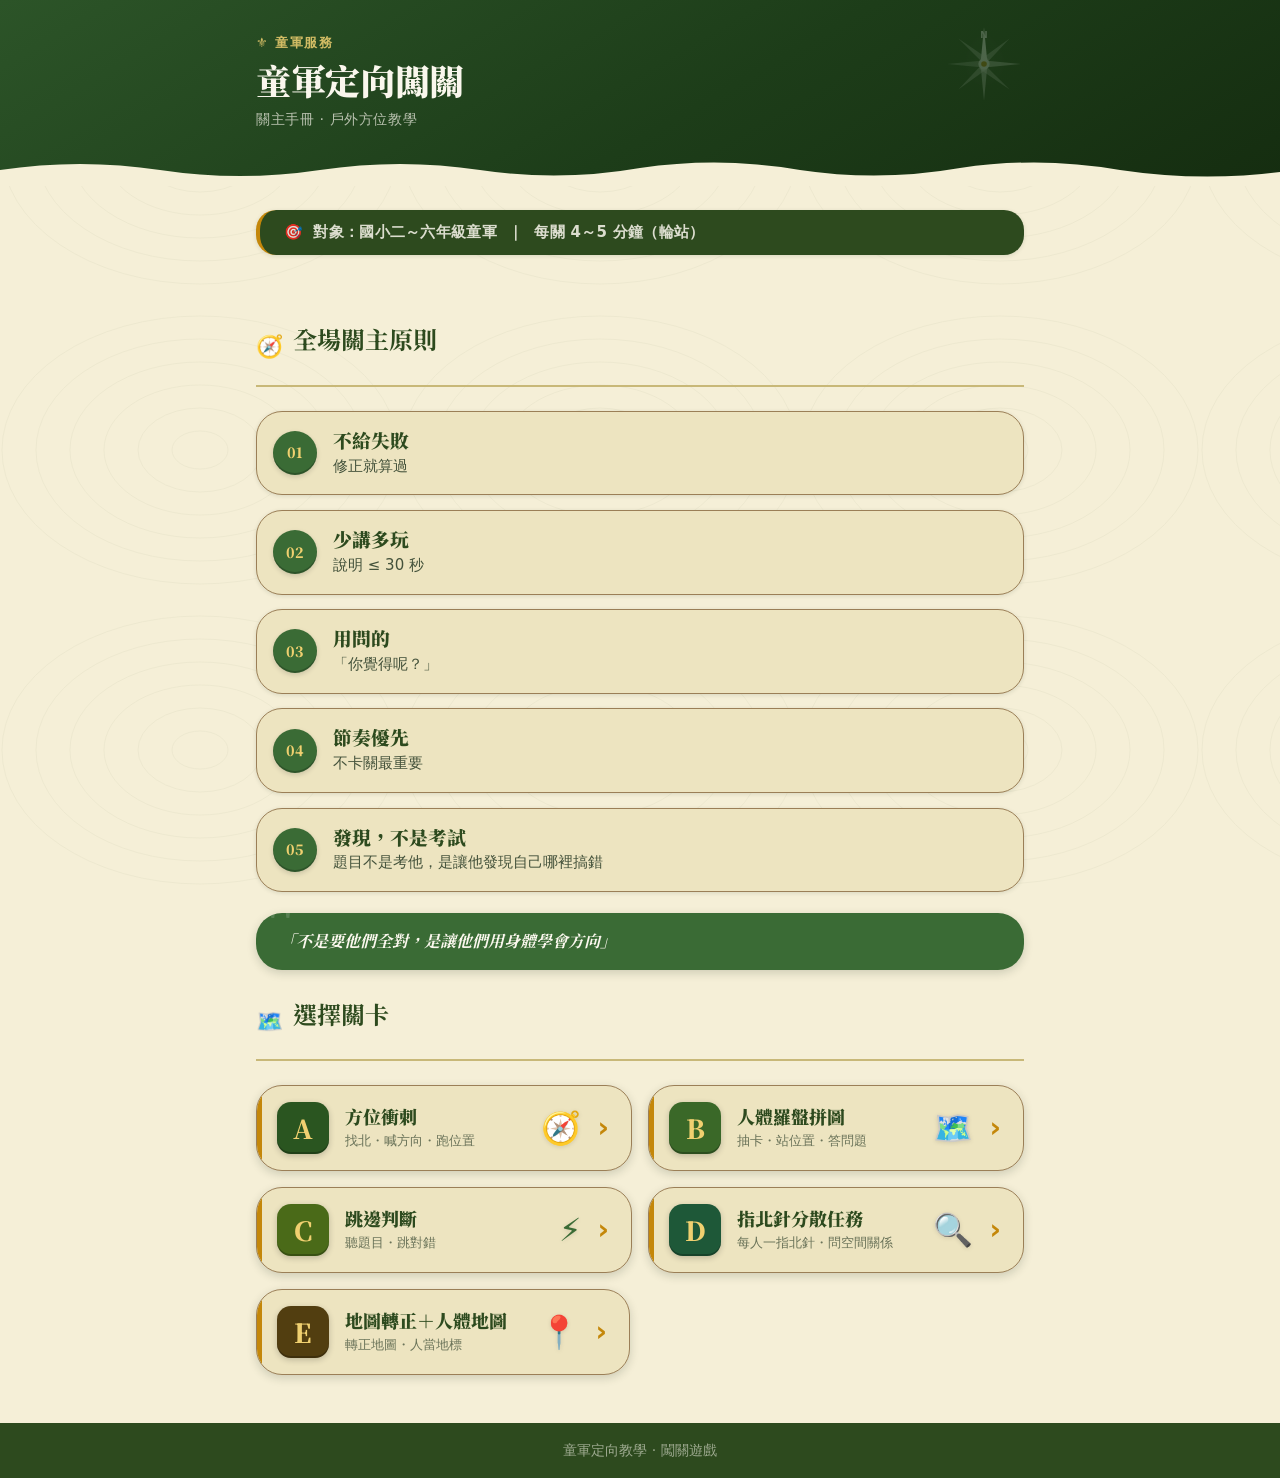
==== commit ed82eb1f: "feat: update principles, remove pass conditions, expand C question bank - Add 5th principle: 發現，不是考試" ====
--- a/index.html
+++ b/index.html
@@ -103,6 +103,13 @@
               <span class="principle-note">不卡關最重要</span>
             </div>
           </li>
+          <li class="principle-item">
+            <span class="principle-num">05</span>
+            <div class="principle-body">
+              <strong class="principle-title">發現，不是考試</strong>
+              <span class="principle-note">題目不是考他，是讓他發現自己哪裡搞錯</span>
+            </div>
+          </li>
         </ul>
 
         <div class="spirit-quote">
--- a/css/style.css
+++ b/css/style.css
@@ -351,6 +351,7 @@
 .principle-item:nth-child(2) { animation-delay: 0.13s; }
 .principle-item:nth-child(3) { animation-delay: 0.21s; }
 .principle-item:nth-child(4) { animation-delay: 0.29s; }
+.principle-item:nth-child(5) { animation-delay: 0.37s; }
 
 .principle-num {
   width: 2.75rem;
@@ -905,6 +906,137 @@
 
 
 /* ============================================================
+   Question List (station-c)
+   ============================================================ */
+
+.q-group { margin-bottom: var(--space-lg); }
+.q-group:last-child { margin-bottom: 0; }
+
+.q-group-title {
+  display: flex;
+  align-items: center;
+  gap: var(--space-sm);
+  font-size: 0.9375rem;
+  font-weight: 700;
+  color: var(--color-heading);
+  margin-bottom: var(--space-sm);
+  padding: var(--space-xs) var(--space-sm);
+  background: var(--color-surface);
+  border-radius: var(--radius-sm);
+  border-left: 4px solid var(--color-surface-deep);
+}
+
+.question-list {
+  list-style: none;
+  padding: 0;
+  margin: 0;
+  border: 1.5px solid var(--color-border);
+  border-radius: var(--radius-md);
+  overflow: hidden;
+}
+
+.q-item {
+  display: flex;
+  align-items: center;
+  gap: var(--space-sm);
+  padding: 0.7rem var(--space-md);
+  border-bottom: 1px solid var(--color-surface-deep);
+  font-size: 1.0625rem;
+  font-weight: 500;
+  background: var(--color-bg);
+  min-height: var(--touch-min);
+  cursor: pointer;
+  -webkit-tap-highlight-color: transparent;
+  user-select: none;
+  transition: opacity 0.2s ease;
+}
+
+.q-item:last-child { border-bottom: none; }
+.q-item:nth-child(even) { background: var(--color-surface); }
+.q-item:active { opacity: 0.7; }
+
+.q-item.is-asked { opacity: 0.35; }
+
+.q-item.is-asked .q-text {
+  text-decoration: line-through;
+  text-decoration-color: var(--color-primary);
+  text-decoration-thickness: 2px;
+}
+
+.q-text { flex: 1; line-height: 1.4; }
+
+.q-note {
+  display: block;
+  font-size: 0.8rem;
+  font-style: italic;
+  color: var(--color-border);
+  margin-top: 0.15em;
+  font-weight: 500;
+  text-decoration: none !important;
+}
+
+.q-ans {
+  font-size: 1.375rem;
+  line-height: 1;
+  flex-shrink: 0;
+}
+
+/* Floating status bar — slides up when first question is marked */
+.q-status-bar {
+  position: fixed;
+  bottom: 0; left: 0; right: 0;
+  z-index: 200;
+  display: flex;
+  align-items: center;
+  justify-content: space-between;
+  gap: var(--space-md);
+  padding: var(--space-sm) var(--space-lg);
+  padding-bottom: calc(var(--space-sm) + env(safe-area-inset-bottom, 0px));
+  background: var(--color-primary-dark);
+  color: var(--color-primary-text);
+  box-shadow: 0 -4px 16px rgba(0,0,0,0.28);
+  transform: translateY(100%);
+  transition: transform 0.3s cubic-bezier(0.34, 1.2, 0.64, 1);
+  pointer-events: none;
+}
+
+.q-status-bar.is-visible {
+  transform: translateY(0);
+  pointer-events: auto;
+}
+
+.q-count { font-size: 1rem; font-weight: 600; }
+
+.q-count strong {
+  font-size: 1.25rem;
+  font-weight: 900;
+  color: var(--color-accent-light);
+}
+
+.q-reset-btn {
+  display: inline-flex;
+  align-items: center;
+  gap: var(--space-xs);
+  padding: 0.45em 1.1em;
+  min-height: var(--touch-min);
+  background: rgba(255,255,255,0.15);
+  color: var(--color-primary-text);
+  border: 1.5px solid rgba(255,255,255,0.3);
+  border-radius: var(--radius-md);
+  font-size: 1rem;
+  font-weight: 700;
+  white-space: nowrap;
+  transition: background 0.15s ease;
+}
+
+.q-reset-btn:hover, .q-reset-btn:focus-visible {
+  background: rgba(255,255,255,0.25);
+  outline: 2px solid rgba(255,255,255,0.5);
+  outline-offset: 2px;
+}
+
+
+/* ============================================================
    Print
    ============================================================ */
 @media print {
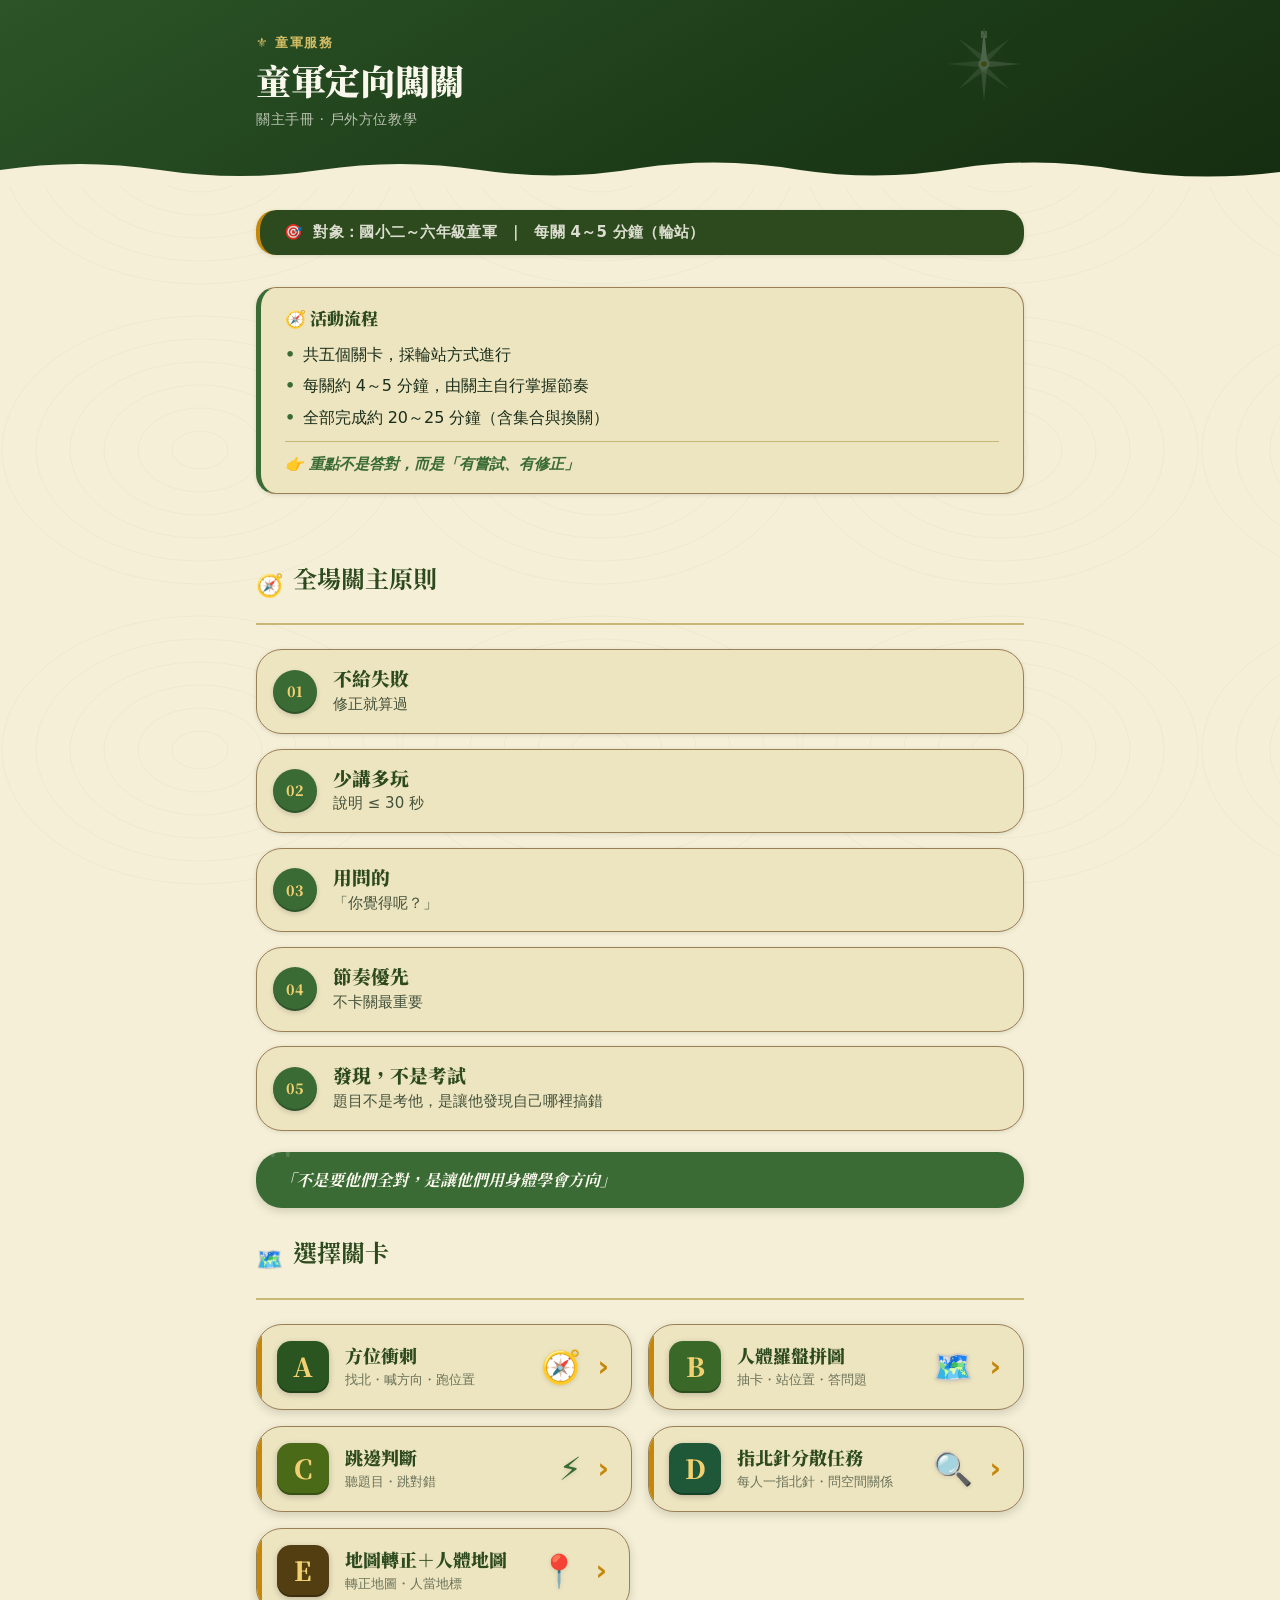
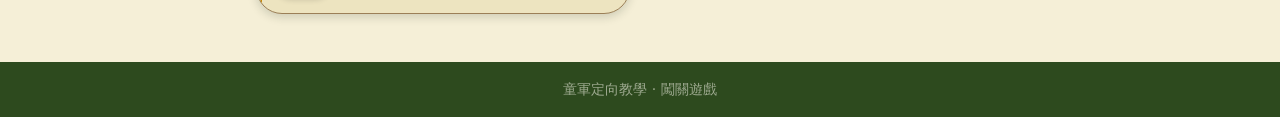
==== commit 6136124c: "feat: strengthen site for live field use - index: add activity flow card (5 stations, 4-5 min each, " ====
--- a/index.html
+++ b/index.html
@@ -65,6 +65,17 @@
       <div class="overview-banner">
         <span>🎯</span>
         <span>對象：國小二～六年級童軍 &nbsp;｜&nbsp; 每關 4～5 分鐘（輪站）</span>
+      </div>
+
+      <!-- 活動流程 -->
+      <div class="flow-card">
+        <p class="flow-card-title">🧭 活動流程</p>
+        <ul class="flow-list">
+          <li>共五個關卡，採輪站方式進行</li>
+          <li>每關約 4～5 分鐘，由關主自行掌握節奏</li>
+          <li>全部完成約 20～25 分鐘（含集合與換關）</li>
+        </ul>
+        <p class="flow-note">👉 重點不是答對，而是「有嘗試、有修正」</p>
       </div>
 
       <!-- ── 全場關主原則 ── -->
--- a/css/style.css
+++ b/css/style.css
@@ -906,6 +906,96 @@
 
 
 /* ============================================================
+   Activity Flow Card — Homepage
+   ============================================================ */
+.flow-card {
+  background: var(--color-surface);
+  border: 1.5px solid var(--color-border);
+  border-left: 5px solid var(--color-primary);
+  border-radius: var(--radius-lg);
+  padding: var(--space-md) var(--space-lg);
+  margin-bottom: var(--space-xl);
+  box-shadow: var(--shadow-sm);
+}
+
+.flow-card-title {
+  display: flex;
+  align-items: center;
+  gap: var(--space-sm);
+  font-family: var(--font-serif);
+  font-size: 1.0625rem;
+  font-weight: 900;
+  color: var(--color-heading);
+  margin-bottom: var(--space-sm);
+}
+
+.flow-list {
+  list-style: none;
+  padding: 0;
+  margin: 0 0 var(--space-sm);
+  display: flex;
+  flex-direction: column;
+  gap: 0.3rem;
+}
+
+.flow-list li {
+  font-size: 1rem;
+  font-weight: 500;
+  color: var(--color-text);
+  padding-left: 1.1em;
+  position: relative;
+  margin: 0;
+}
+
+.flow-list li::before {
+  content: '•';
+  position: absolute;
+  left: 0;
+  color: var(--color-primary);
+  font-weight: 900;
+}
+
+.flow-note {
+  font-size: 0.9375rem;
+  font-weight: 700;
+  font-style: italic;
+  color: var(--color-primary);
+  margin: 0;
+  padding-top: var(--space-sm);
+  border-top: 1px solid var(--color-surface-deep);
+}
+
+/* ============================================================
+   Rhythm Reminder — Station Pages
+   ============================================================ */
+.rhythm-reminder {
+  display: flex;
+  align-items: flex-start;
+  gap: var(--space-sm);
+  margin-top: var(--space-md);
+  background: var(--color-surface-deep);
+  border: 1.5px solid var(--color-border);
+  border-radius: var(--radius-md);
+  padding: var(--space-md);
+  font-size: 0.9375rem;
+  font-weight: 600;
+  color: var(--color-heading);
+}
+
+.rhythm-icon {
+  font-size: 1.25rem;
+  line-height: 1.4;
+  flex-shrink: 0;
+}
+
+.rhythm-lines p {
+  margin: 0;
+  line-height: 1.5;
+}
+
+.rhythm-lines p + p { margin-top: 0.25em; }
+
+/* ============================================================
    Question List (station-c)
    ============================================================ */
 
@@ -966,11 +1056,10 @@
 .q-text { flex: 1; line-height: 1.4; }
 
 .q-note {
-  display: block;
-  font-size: 0.8rem;
+  display: inline;
+  font-size: 0.875em;
   font-style: italic;
   color: var(--color-border);
-  margin-top: 0.15em;
   font-weight: 500;
   text-decoration: none !important;
 }
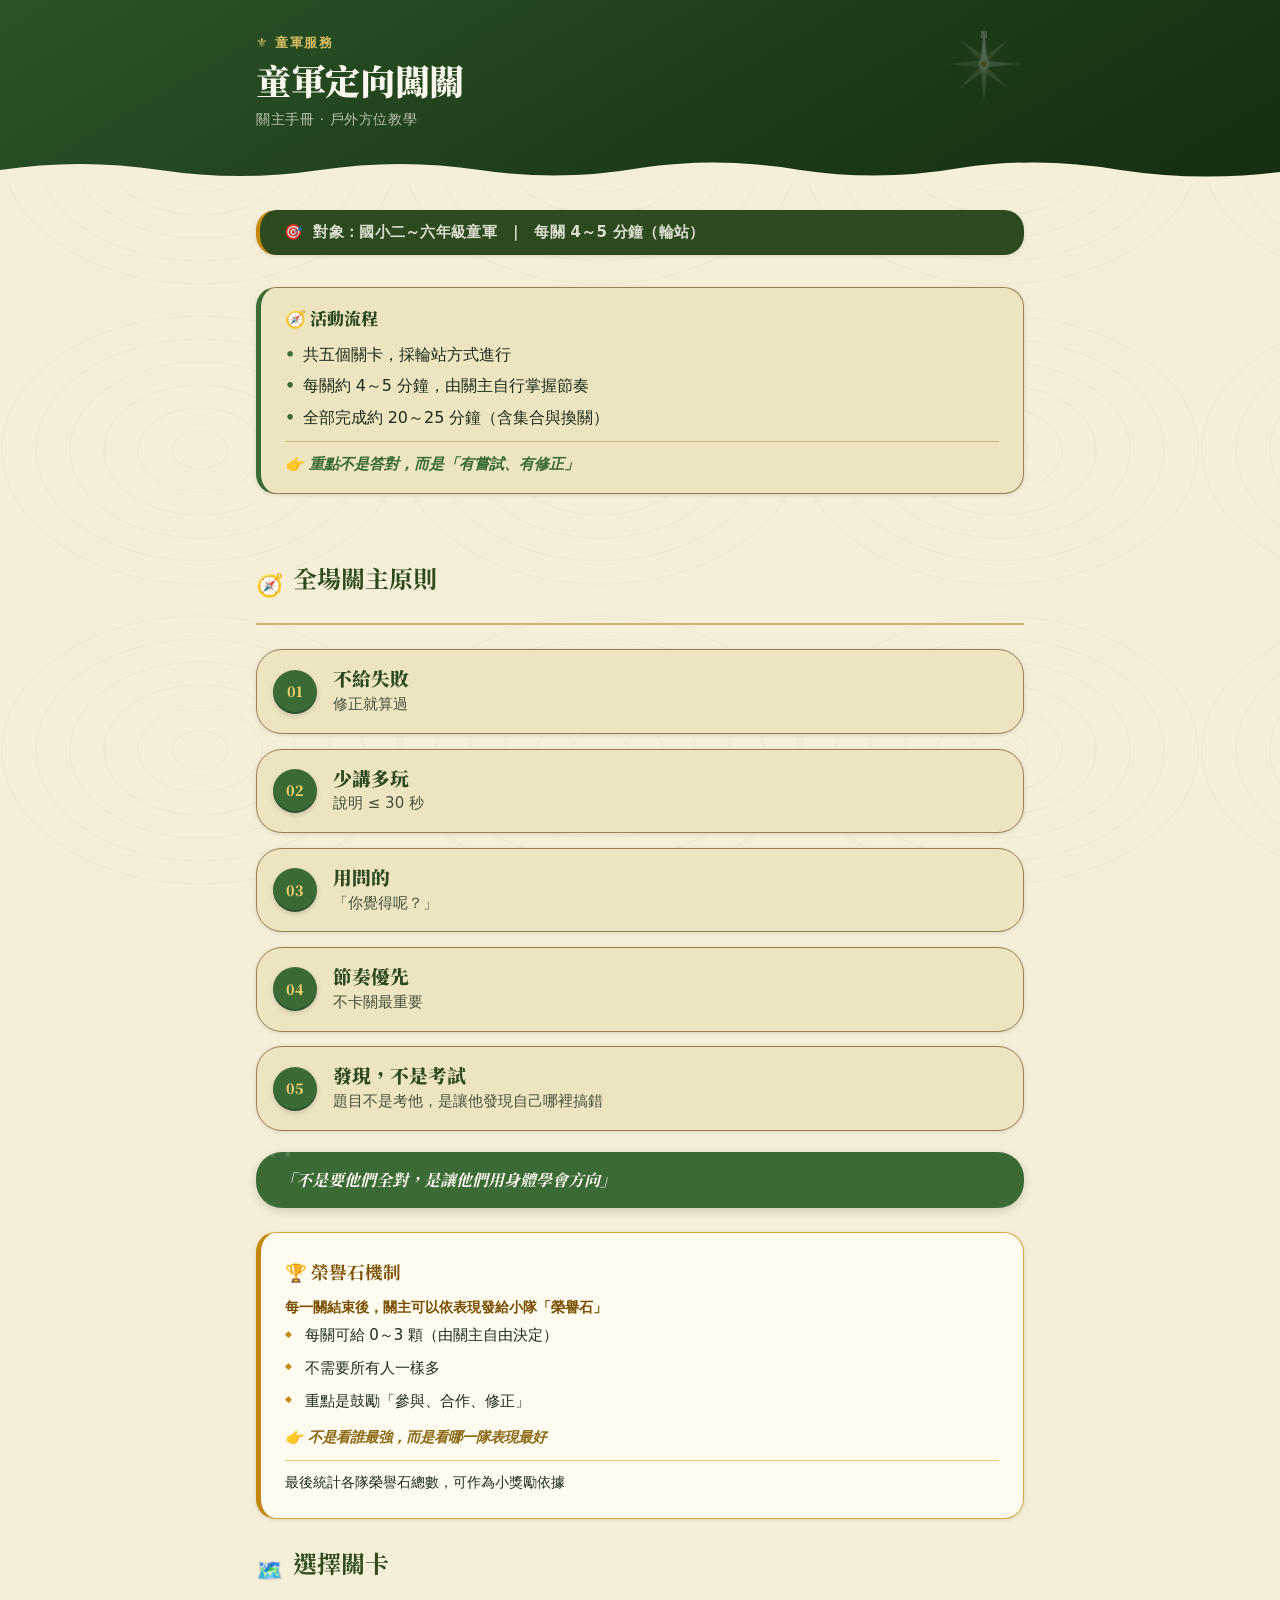
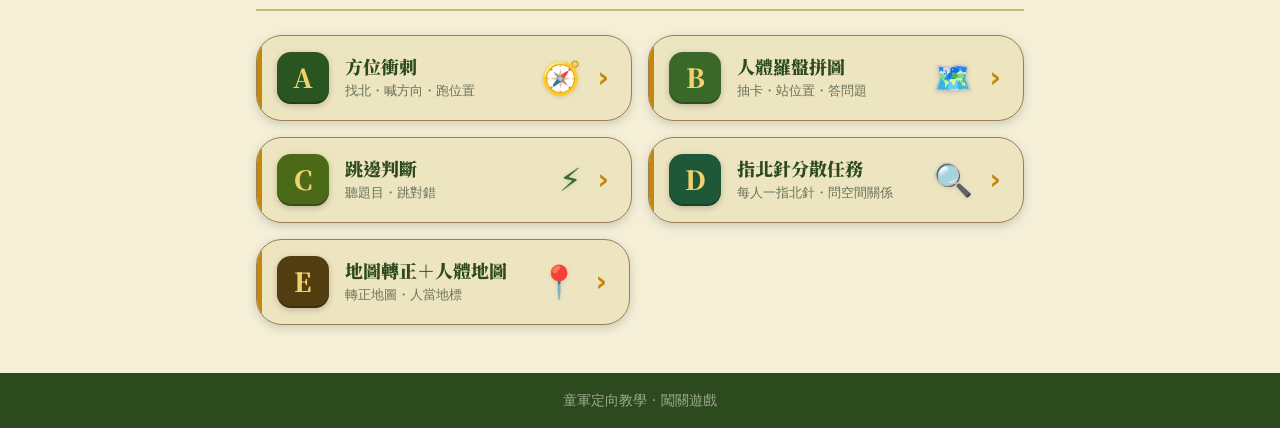
==== commit 3e325eb8: "feat(index): add honor stone mechanism section" ====
--- a/index.html
+++ b/index.html
@@ -9,6 +9,7 @@
   <meta name="apple-mobile-web-app-status-bar-style" content="black-translucent">
   <meta name="apple-mobile-web-app-title" content="童軍闖關">
   <title>童軍定向闖關 · 關主手冊</title>
+  <link rel="icon" href="favicon.svg" type="image/svg+xml">
   <link rel="preconnect" href="https://fonts.googleapis.com">
   <link rel="preconnect" href="https://fonts.gstatic.com" crossorigin>
   <link rel="stylesheet" href="css/style.css">
@@ -128,6 +129,19 @@
         </div>
       </section>
 
+      <!-- ── 榮譽石機制 ── -->
+      <div class="honor-card">
+        <p class="honor-card-title">🏆 榮譽石機制</p>
+        <p class="honor-card-rule">每一關結束後，關主可以依表現發給小隊「榮譽石」</p>
+        <ul class="honor-list">
+          <li>每關可給 0～3 顆（由關主自由決定）</li>
+          <li>不需要所有人一樣多</li>
+          <li>重點是鼓勵「參與、合作、修正」</li>
+        </ul>
+        <p class="honor-note">👉 不是看誰最強，而是看哪一隊表現最好</p>
+        <p class="honor-summary">最後統計各隊榮譽石總數，可作為小獎勵依據</p>
+      </div>
+
       <!-- ── 選擇關卡 ── -->
       <section class="stations-section">
         <div class="section-heading">
--- a/css/style.css
+++ b/css/style.css
@@ -906,6 +906,80 @@
 
 
 /* ============================================================
+   Honor Stone Card — Homepage
+   ============================================================ */
+.honor-card {
+  background: #FFFBF0;
+  border: 1.5px solid #D4A843;
+  border-left: 5px solid #C4870A;
+  border-radius: var(--radius-lg);
+  padding: var(--space-lg);
+  margin-bottom: var(--space-lg);
+  box-shadow: var(--shadow-sm);
+}
+
+.honor-card-title {
+  display: flex;
+  align-items: center;
+  gap: var(--space-sm);
+  font-family: var(--font-serif);
+  font-size: 1.1rem;
+  font-weight: 700;
+  color: #7A5000;
+  margin: 0 0 var(--space-sm) 0;
+}
+
+.honor-card-rule {
+  font-size: 0.9rem;
+  font-weight: 600;
+  color: #7A5000;
+  margin: var(--space-sm) 0 0.3em 0;
+}
+
+.honor-list {
+  list-style: none;
+  margin: 0 0 var(--space-sm) 0;
+  padding: 0;
+  display: flex;
+  flex-direction: column;
+  gap: 0.35em;
+}
+
+.honor-list li {
+  position: relative;
+  padding-left: 1.3em;
+  font-size: 0.9375rem;
+  color: var(--color-text);
+  line-height: 1.5;
+}
+
+.honor-list li::before {
+  content: '◆';
+  position: absolute;
+  left: 0;
+  color: #C4870A;
+  font-size: 0.6em;
+  top: 0.35em;
+}
+
+.honor-note {
+  margin: var(--space-sm) 0 0 0;
+  font-size: 0.9rem;
+  font-style: italic;
+  color: #8B6914;
+  font-weight: 600;
+}
+
+.honor-summary {
+  margin: var(--space-sm) 0 0 0;
+  font-size: 0.9rem;
+  color: var(--color-text-muted);
+  border-top: 1px solid #E8C97A;
+  padding-top: var(--space-sm);
+  line-height: 1.6;
+}
+
+/* ============================================================
    Activity Flow Card — Homepage
    ============================================================ */
 .flow-card {
